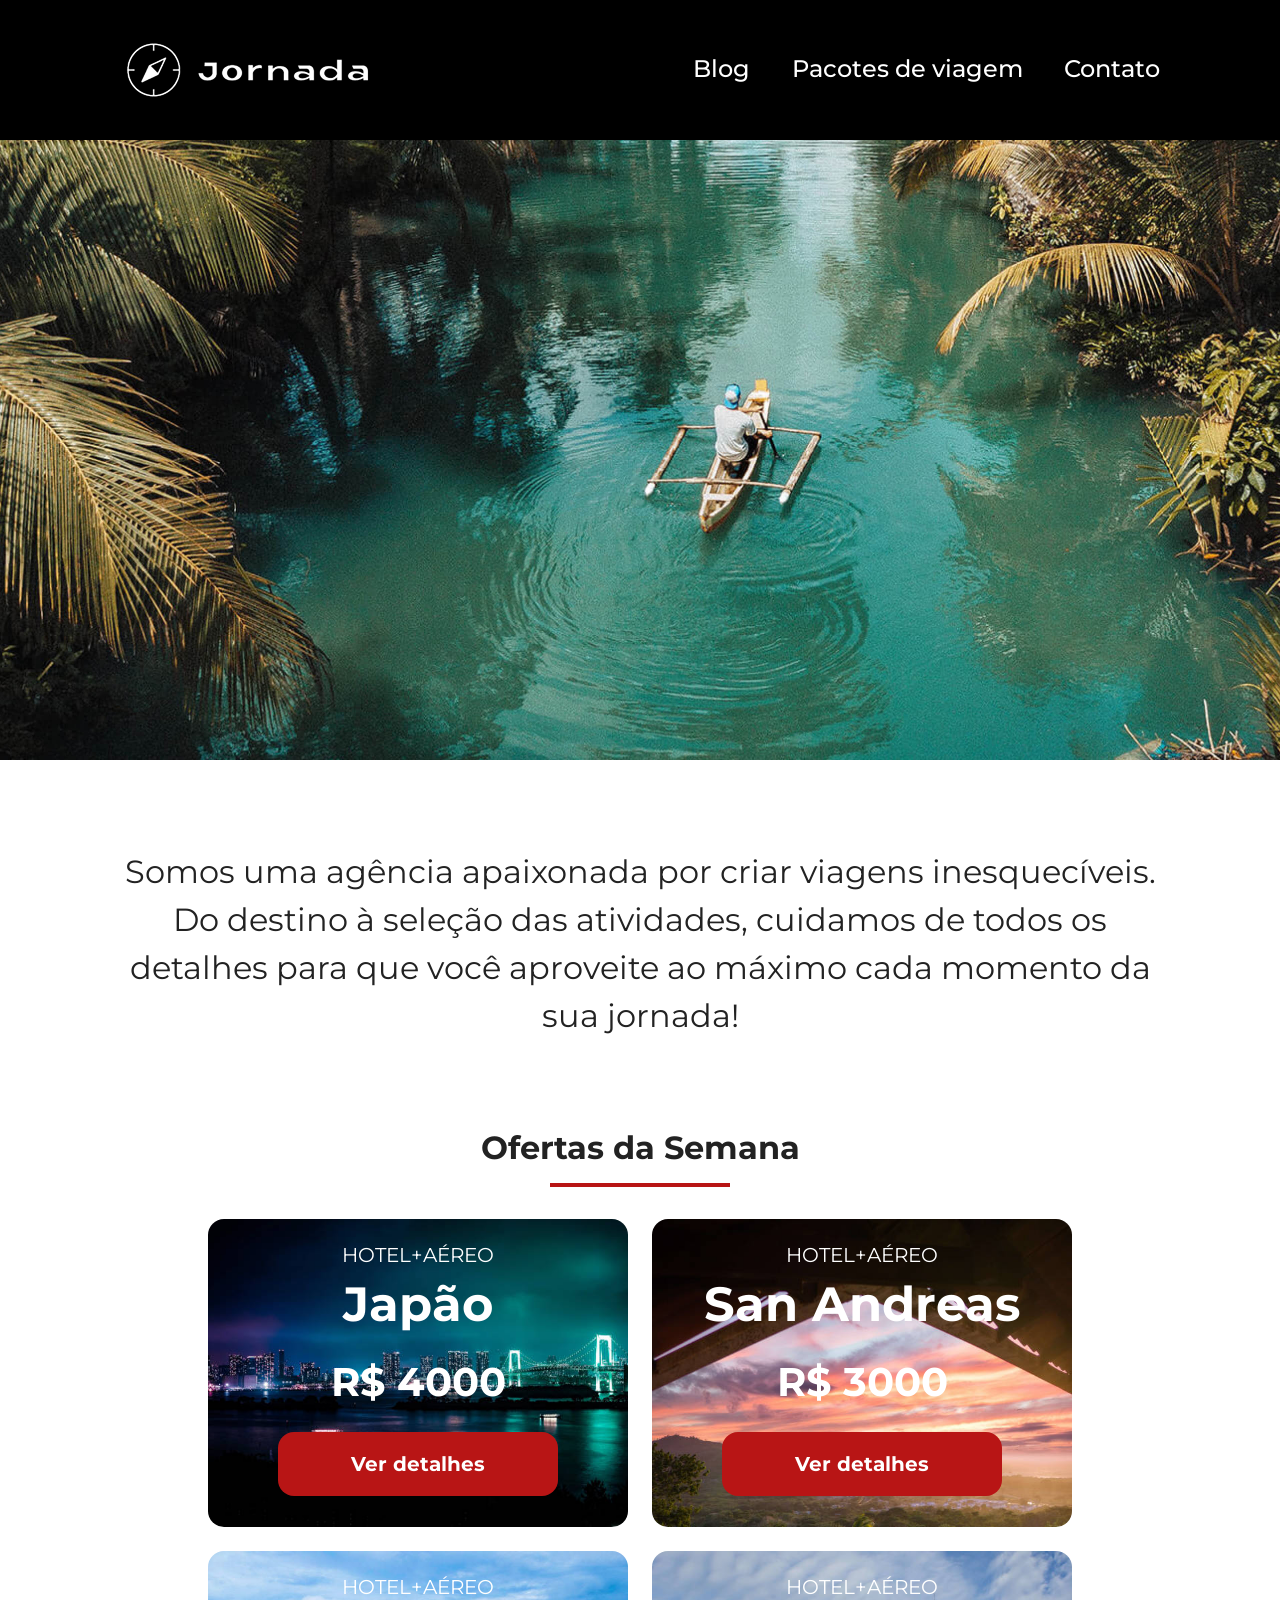
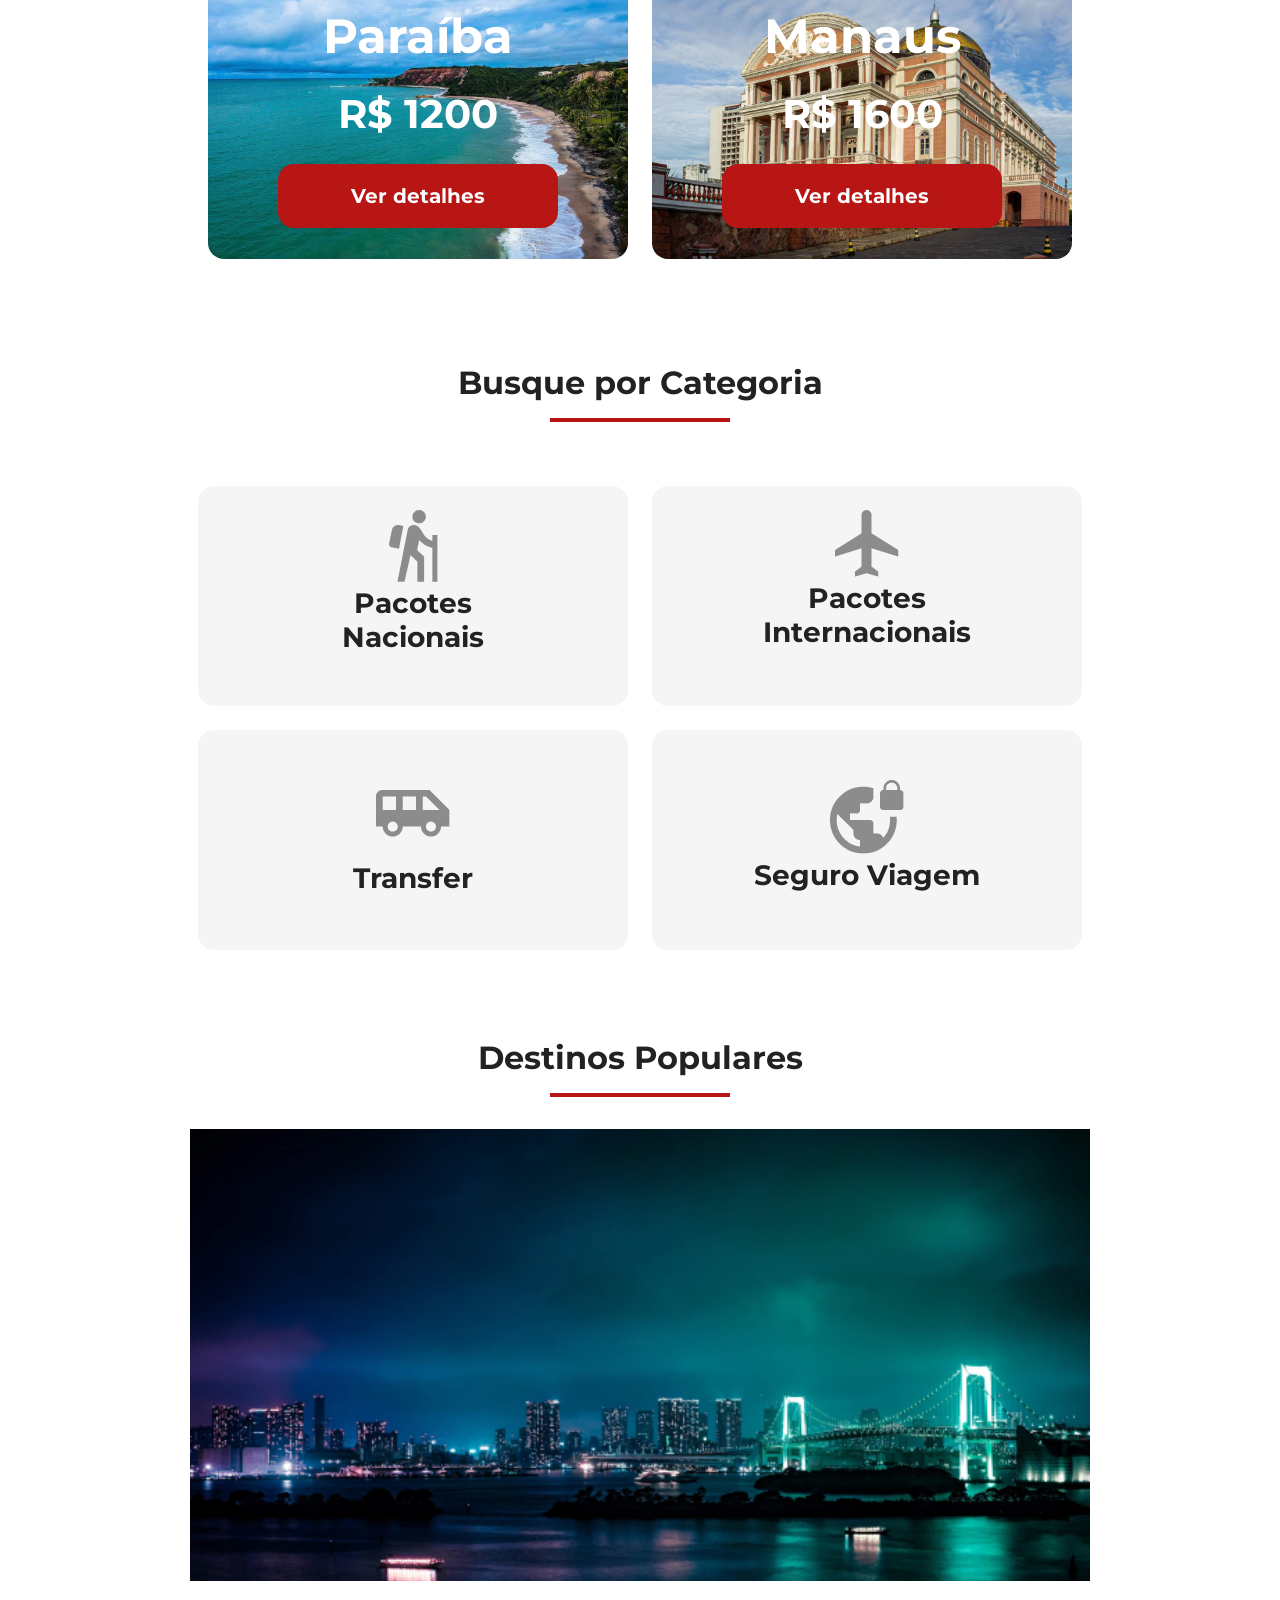
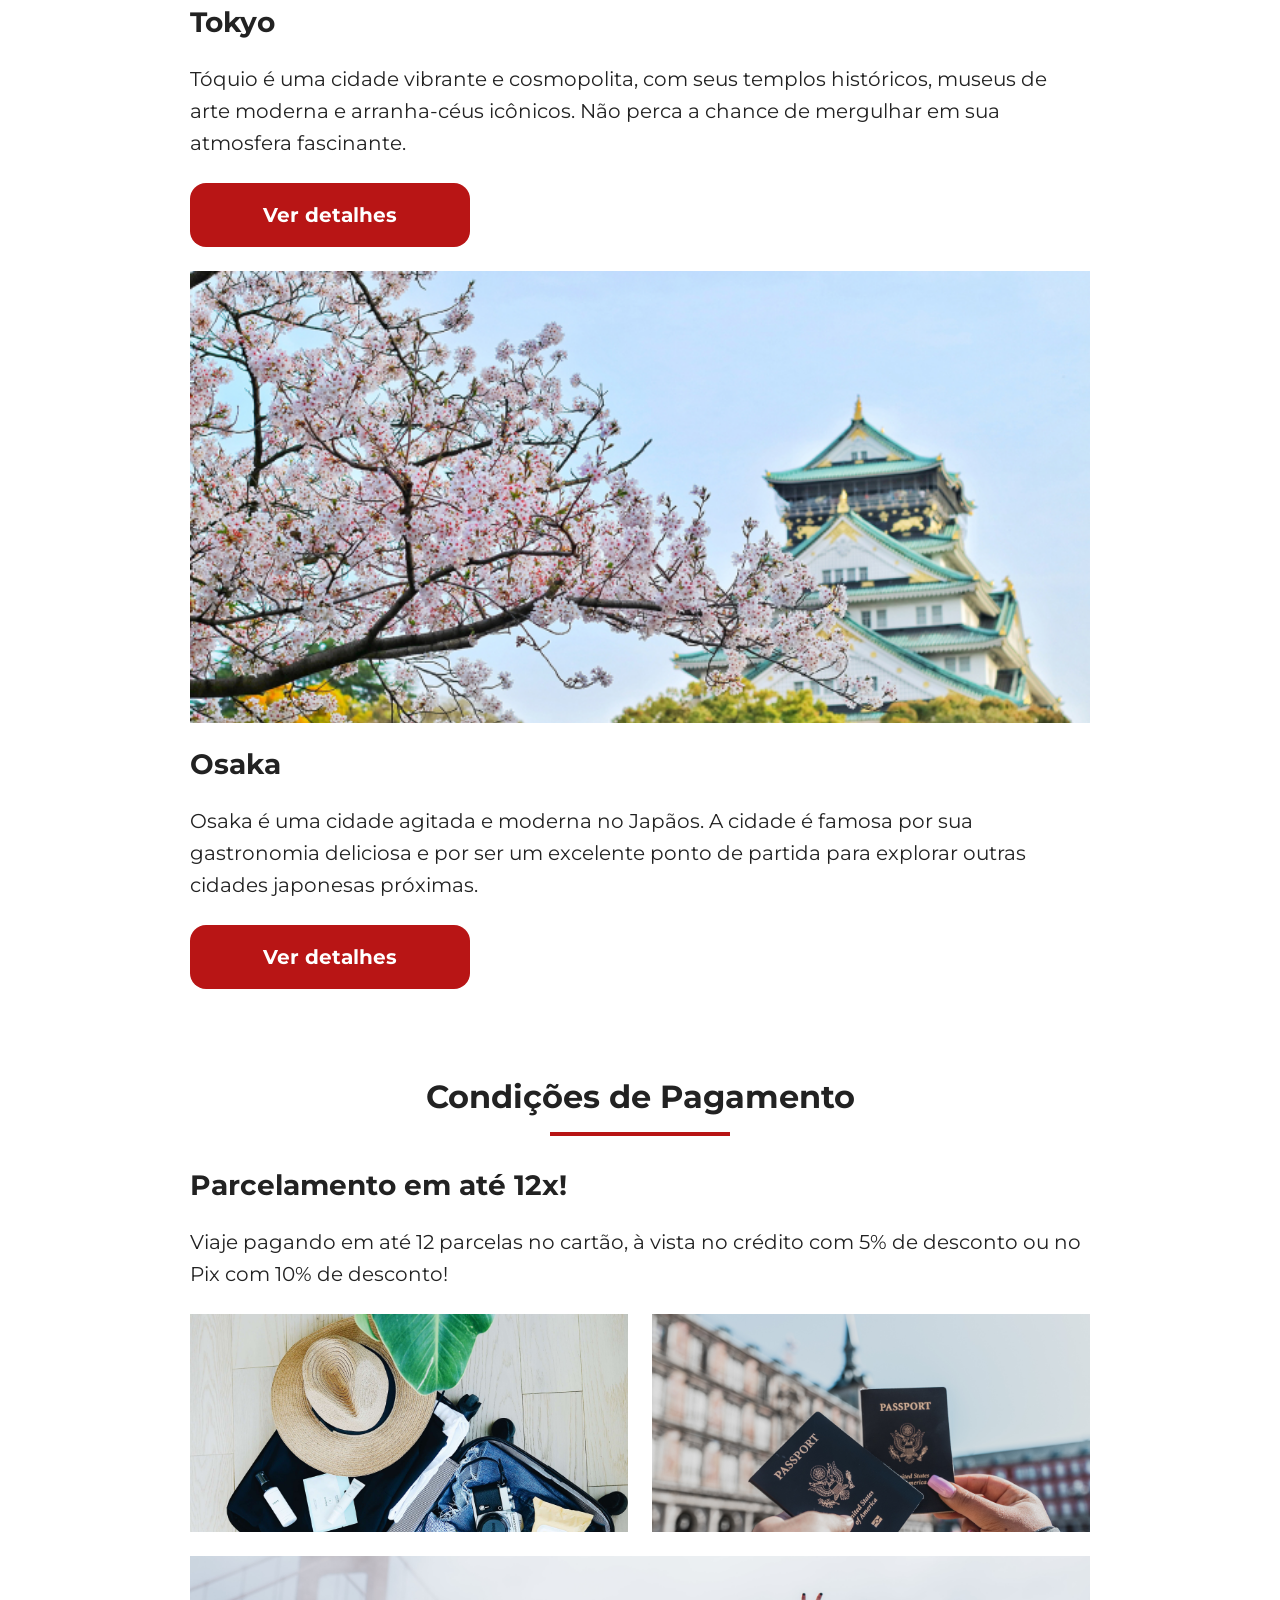
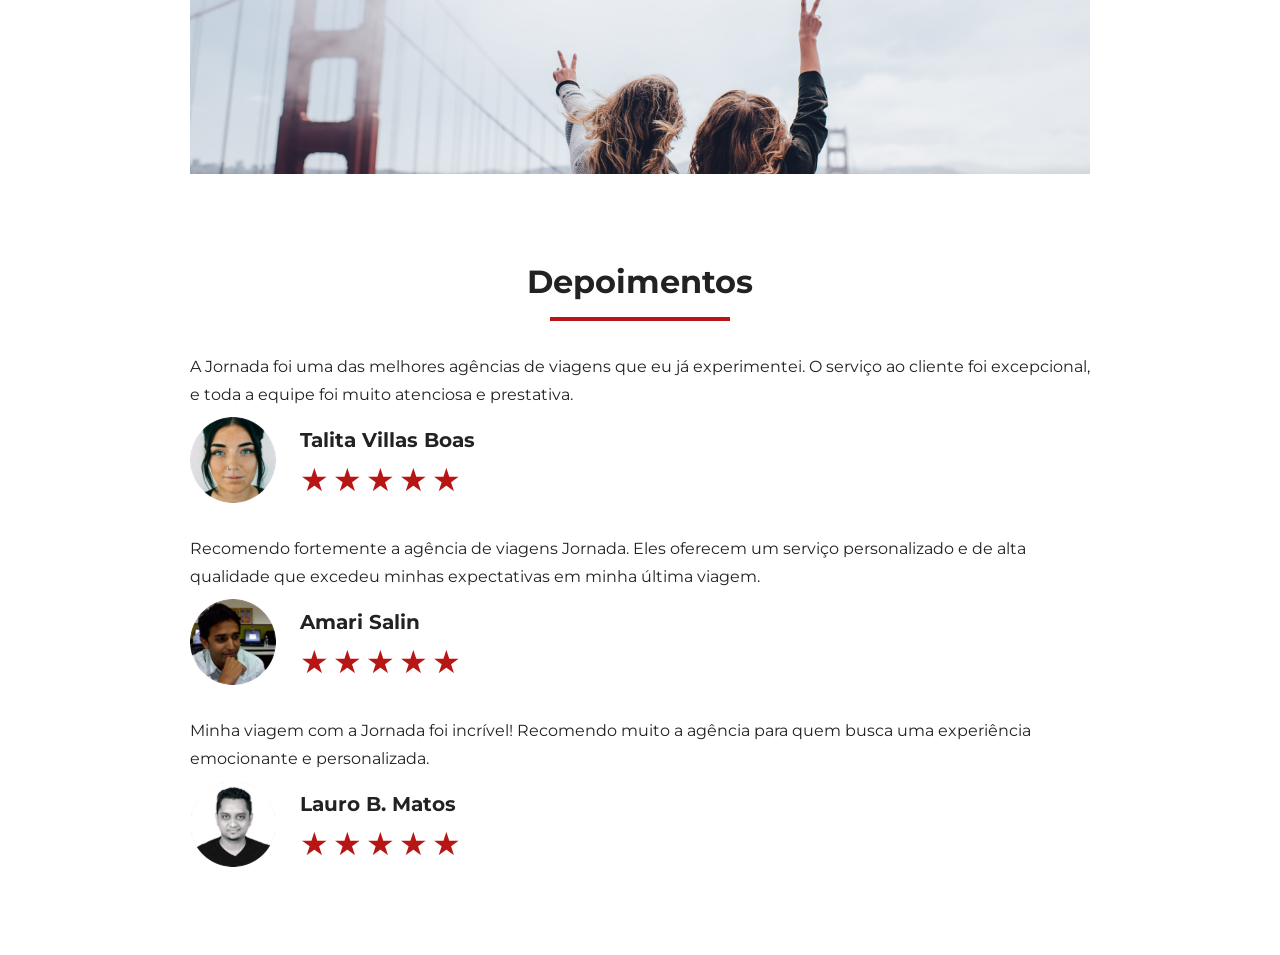
==== index.html @ 12826895 "Finaliza estilos do mobile" ====
<!doctype html>
<html lang="pt-BR">
  <head>
    <meta charset="UTF-8" />
    <meta name="viewport" content="width=device-width, initial-scale=1.0" />
    <link rel="stylesheet" href="css/style.css" />
    <title>Jornada Viagens</title>
  </head>
  <body>
    <header class="main-header">
      <a class="logo" href="index.html" title="voltar para a página inicial">
        <img
          class="img-mobile"
          src="img/bussola-jornada-branca.png"
          alt="Bussola do logo Jornada Viagens na cor preta"
        />
        <img
          class="img-desktop"
          src="img/bussola-texto-jornada-branco.png"
          alt="Logo Jornada Viagens na cor branca"
        />
      </a>
      <div class="navegation-menu">
        <label for="menu">
          <img src="img/menu.png" alt="menu" />
        </label>
        <input type="checkbox" id="menu" hidden />
        <nav>
          <ul class="list-links">
            <li>
              <a href="blog.html" target="_blank" title="Acessar Blog">Blog</a>
            </li>
            <li>
              <a
                href="pacotes.html"
                target="_blank"
                title="Acessar Pacotes de viagem"
                >Pacotes de viagem</a
              >
            </li>
            <li>
              <a href="contato.html" target="_blank" title="Acessar Contato"
                >Contato</a
              >
            </li>
          </ul>
        </nav>
      </div>
    </header>
    <section class="hero">
      <div class="hero-img"></div>
      <h2>
        Somos uma agência apaixonada por criar viagens inesquecíveis. Do destino
        à seleção das atividades, cuidamos de todos os detalhes para que você
        aproveite ao máximo cada momento da sua jornada!
      </h2>
    </section>
    <section class="offers">
      <div class="section-title">
        <h2>Ofertas da Semana</h2>
        <hr />
      </div>
      <div class="offers-cards">
        <article class="card japao">
          <header>
            <p>HOTEL+AÉREO</p>
            <h3>
              Japão <br />
              <span>R$ 4000</span>
            </h3>
          </header>
          <footer>
            <a href="#" class="button">Ver detalhes</a>
          </footer>
        </article>
        <article class="card san-andreas">
          <header>
            <p>HOTEL+AÉREO</p>
            <h3>
              San Andreas <br />
              <span>R$ 3000</span>
            </h3>
          </header>
          <footer>
            <a href="#" class="button">Ver detalhes</a>
          </footer>
        </article>
        <article class="card paraiba">
          <header>
            <p>HOTEL+AÉREO</p>
            <h3>
              Paraíba <br />
              <span>R$ 1200</span>
            </h3>
          </header>
          <footer>
            <a href="#" class="button">Ver detalhes</a>
          </footer>
        </article>
        <article class="card manaus">
          <header>
            <p>HOTEL+AÉREO</p>
            <h3>
              Manaus <br />
              <span>R$ 1600</span>
            </h3>
          </header>
          <footer>
            <a href="#" class="button">Ver detalhes</a>
          </footer>
        </article>
      </div>
    </section>
    <section class="categories">
      <div class="section-title">
        <h2>Busque por Categoria</h2>
        <hr />
      </div>
      <div class="categories-cards">
        <a
          class="card"
          href="#"
          target="_blank"
          title="Busque pela categoria Pacotes Nacionais"
        >
          <img
            src="img/icone-caminhada.png"
            alt="ícone cinza representando uma pessoa fazendo tracking"
          />
          <h3 class="content-title">
            Pacotes <br />
            Nacionais
          </h3>
        </a>

        <a
          class="card"
          href="#"
          target="_blank"
          title="Busque pela categoria Pacotes Internacionais"
        >
          <img
            src="img/icone-aviao.png"
            alt="ícone cinza representando um avião"
          />
          <h3 class="content-title">
            Pacotes <br />
            Internacionais
          </h3>
        </a>
        <a
          class="card single-line transfer"
          href="#"
          target="_blank"
          title="Busque pela categoria Transfer"
        >
          <img
            src="img/icone-onibus.png"
            alt="ícone cinza representando um ônibus"
          />
          <h3 class="content-title">Transfer</h3>
        </a>
        <a
          class="card single-line"
          href="#"
          target="_blank"
          title="Busque pela categoria Seguro Viagem"
        >
          <img
            src="img/icone-planeta.png"
            alt="ícone cinza representando o planeta terra com um cadeado"
          />
          <h3 class="content-title">Seguro Viagem</h3>
        </a>
      </div>
    </section>
    <section class="destinations">
      <div class="section-title">
        <h2>Destinos Populares</h2>
        <hr />
      </div>
      <div class="destination-items">
        <article class="item tokyo">
          <header>
            <div class="img-item"></div>
            <h4 class="content-title">Tokyo</h4>
          </header>
          <p class="content-text">Tóquio é uma cidade vibrante e cosmopolita, com seus templos históricos, museus de arte moderna e arranha-céus icônicos. Não perca a chance de mergulhar em sua atmosfera fascinante.</p>
          <footer>
            <a 
              href="#"
              class="button"
              target="_blank"
              title="Veja mais detalhes do destino Tokyo"
              >Ver detalhes</a>
          </footer>
        </article>
        <article class="item osaka">
          <header>
            <div class="img-item"></div>
            <h4 class="content-title">Osaka</h4>
          </header>
          <p class="content-text">Osaka é uma cidade agitada e moderna no Japãos. A cidade é famosa por sua gastronomia deliciosa e por ser um excelente ponto de partida para explorar outras cidades japonesas próximas.</p>
          <footer>
            <a 
              href="#"
              class="button"
              target="_blank"
              title="Veja mais detalhes do destino Osaka"
            >Ver detalhes</a>
          </footer>
        </article>
      </div>
    </section>
    <section class="payments">
      <div class="section-title">
        <h2>Condições de Pagamento</h2>
        <hr />
      </div>
      <div class="content-container">
        <div class="text-content">
        <h3 class="content-title">Parcelamento em até 12x!</h3>
        <p class="content-text">Viaje pagando em até 12 parcelas no cartão, à vista no crédito com 5% de desconto ou no Pix com 10% de desconto! </p>
      </div>
      <div class="image-gallery">
        <div class="image first"></div>
        <div class="image second"></div>
        <div class="image third colspan-2"></div>
      </div>
      </div>
    </section>
    <section class="testimonials">
      <div class="section-title">
        <h2>Depoimentos</h2>
        <hr />
      </div>
      <div class="testimonial-container">
        <article>
          <header>
            <p>A Jornada foi uma das melhores agências de viagens que eu já experimentei. O serviço ao cliente foi excepcional, e toda a equipe foi muito atenciosa e prestativa.</p>
          </header>
          <footer>
            <img src="img/avatar-talita.png" alt="Imagem de perfil da cliente Talita Villas Boas">
            <div class="profile-content">
              <h4>Talita Villas Boas</h4>
              <div class="rating">
                <span class="star">★</span>
                <span class="star">★</span>
                <span class="star">★</span>
                <span class="star">★</span>
                <span class="star">★</span>
              </div>
            </div>
          </footer>
        </article>
        <article>
          <header>
            <p>Recomendo fortemente a agência de viagens Jornada. Eles oferecem um serviço personalizado e de alta qualidade que excedeu minhas expectativas em minha última viagem.</p>
          </header>
          <footer>
            <img src="img/avatar-amari.png" alt="Imagem de perfil do cliente Amari Salin">
            <div class="profile-content">
              <h4>Amari Salin</h4>
              <div class="rating">
                <span class="star">★</span>
                <span class="star">★</span>
                <span class="star">★</span>
                <span class="star">★</span>
                <span class="star">★</span>
              </div>
            </div>
          </footer>
        </article>
        <article>
          <header>
            <p>Minha viagem com a Jornada foi incrível! Recomendo muito a agência para quem busca uma experiência emocionante e personalizada.</p>
          </header>
          <footer>
            <img src="img/avatar-lauro.png" alt="Imagem de perfil do cliente Lauro B. Matos">
            <div class="profile-content">
              <h4>Lauro B. Matos</h4>
              <div class="rating">
                <span class="star">★</span>
                <span class="star">★</span>
                <span class="star">★</span>
                <span class="star">★</span>
                <span class="star">★</span>
              </div>
            </div>
          </footer>
        </article>
      </div>
    </section>
  </body>
</html>
---- css/style.css ----
@import url(global.css);
@import url(header.css);
@import url(hero.css);
@import url(offers.css);
@import url(categories.css);
@import url(destinations.css);
@import url(payments.css);
@import url(testimonials.css);
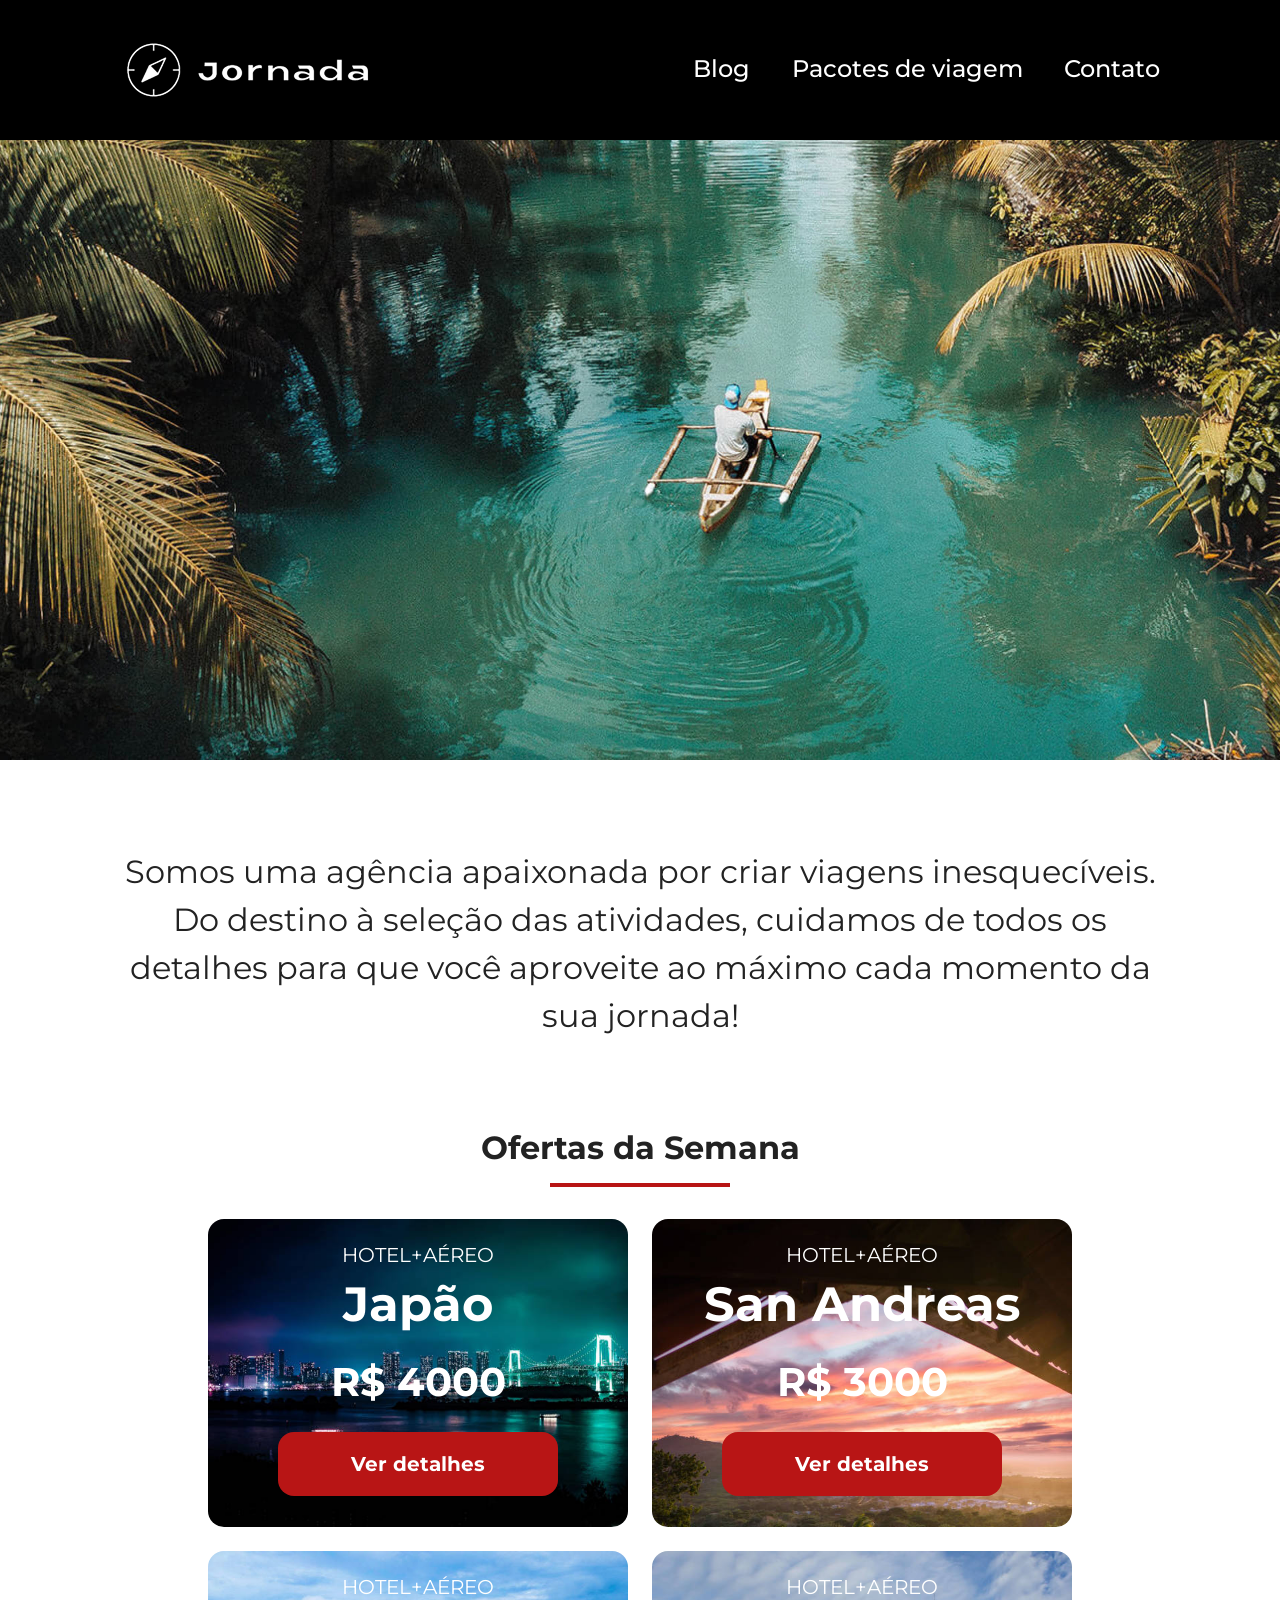
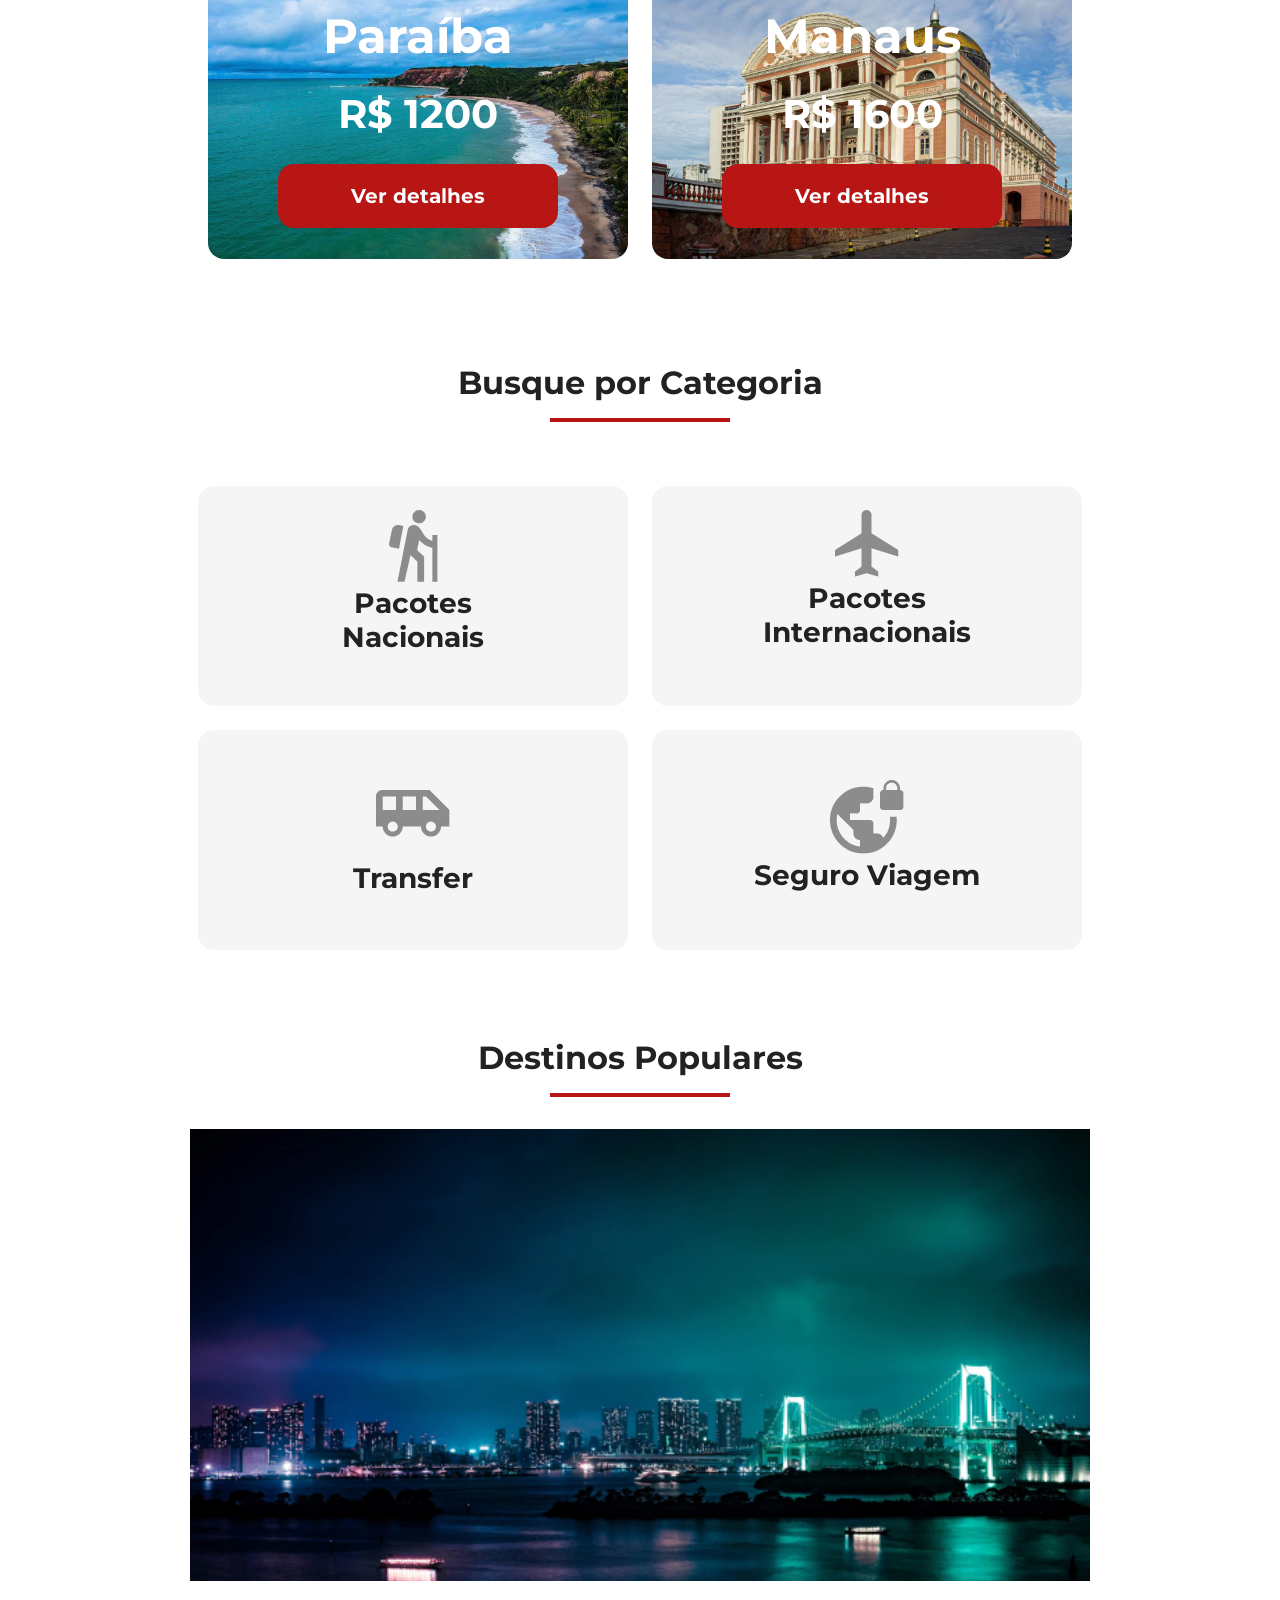
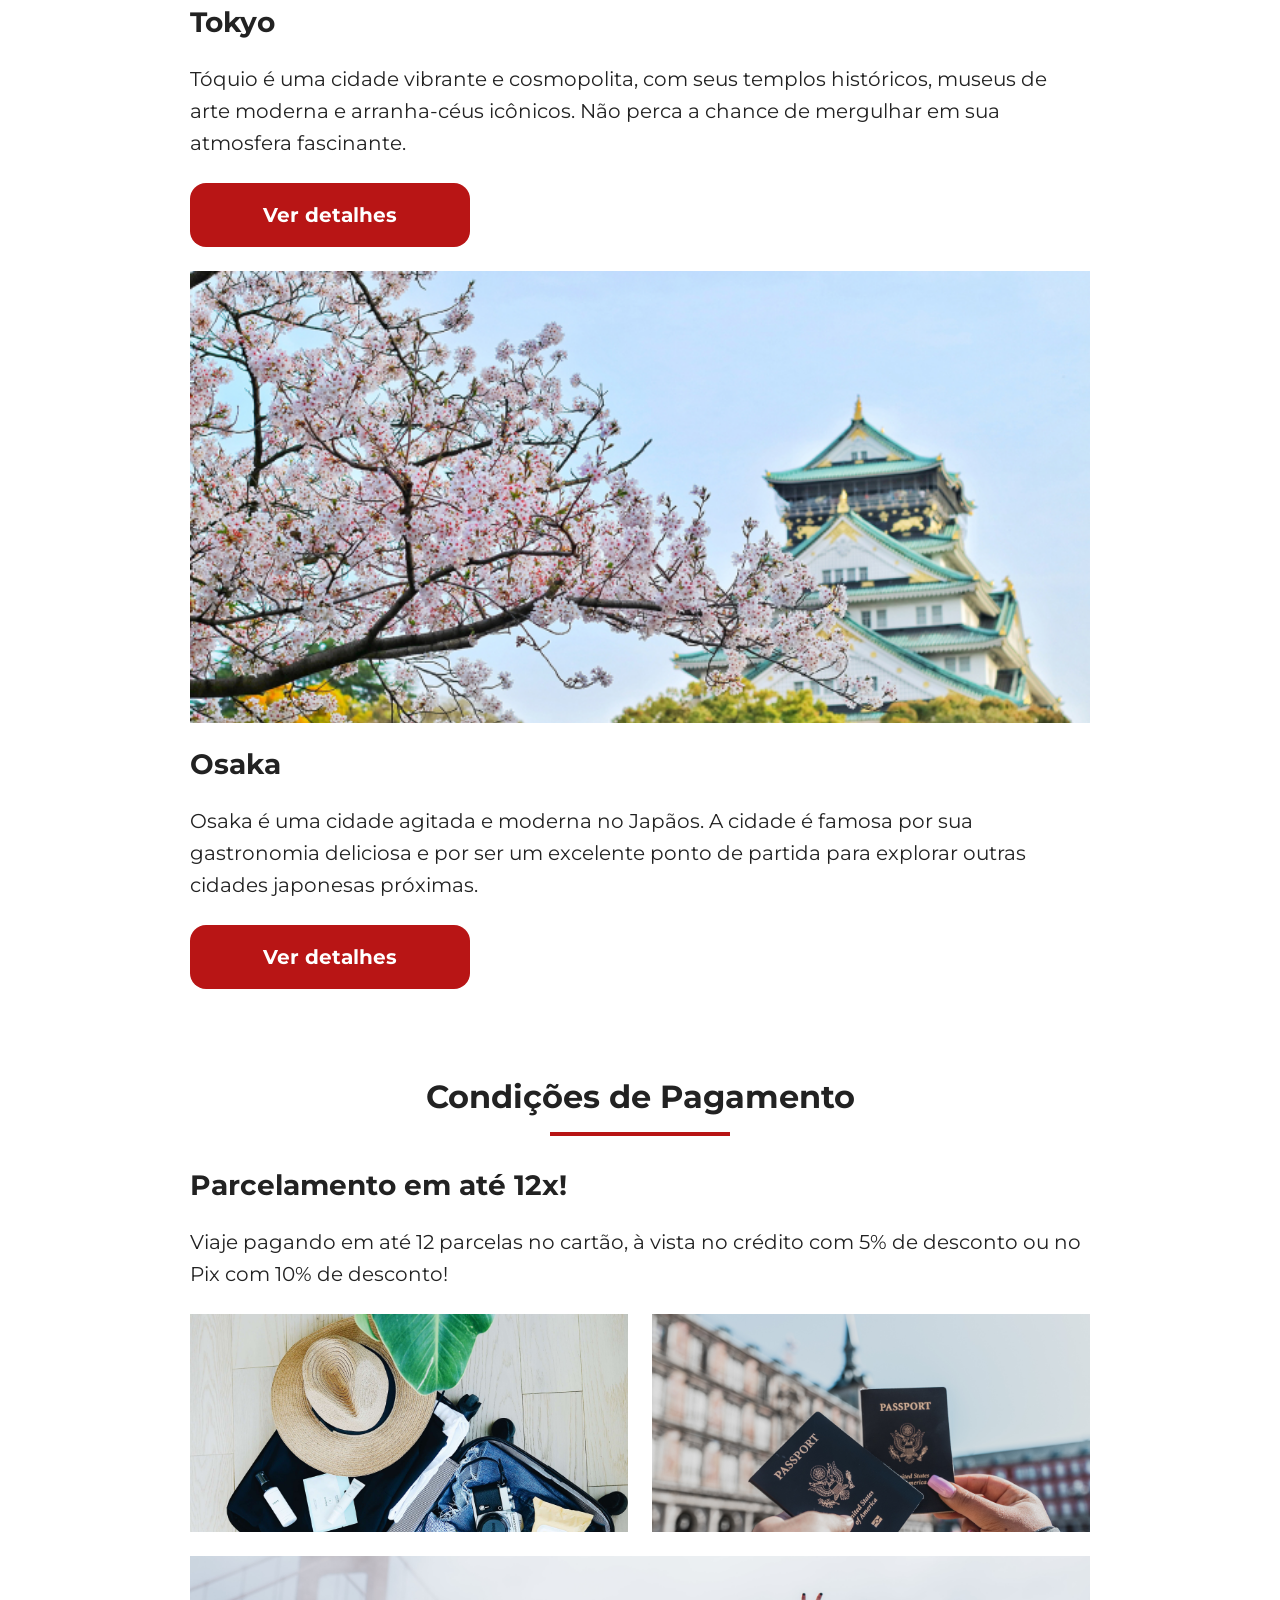
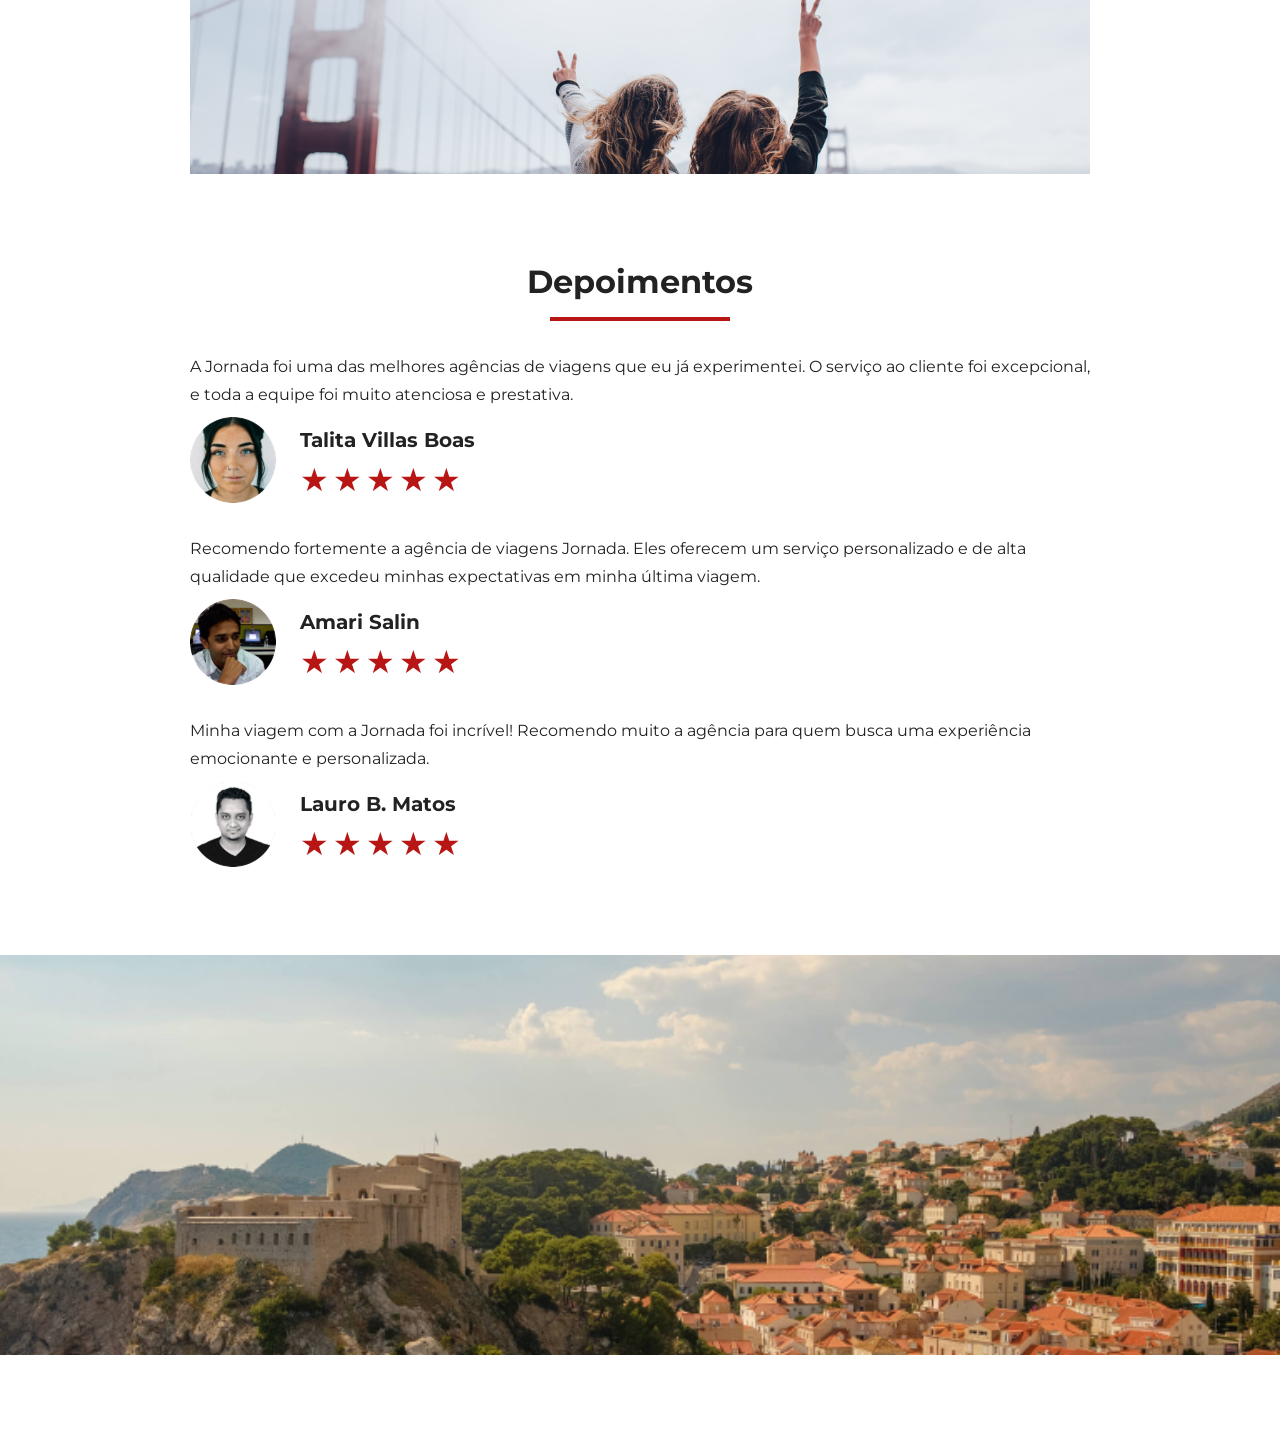
==== commit 9e2730fa: "Finaliza secao pre footer" ====
--- a/index.html
+++ b/index.html
@@ -291,5 +291,6 @@
         </article>
       </div>
     </section>
+    <section class="pre-footer"></section>
   </body>
 </html>
--- a/css/style.css
+++ b/css/style.css
@@ -5,4 +5,5 @@
 @import url(categories.css);
 @import url(destinations.css);
 @import url(payments.css);
-@import url(testimonials.css);+@import url(testimonials.css);
+@import url(pre-footer.css);
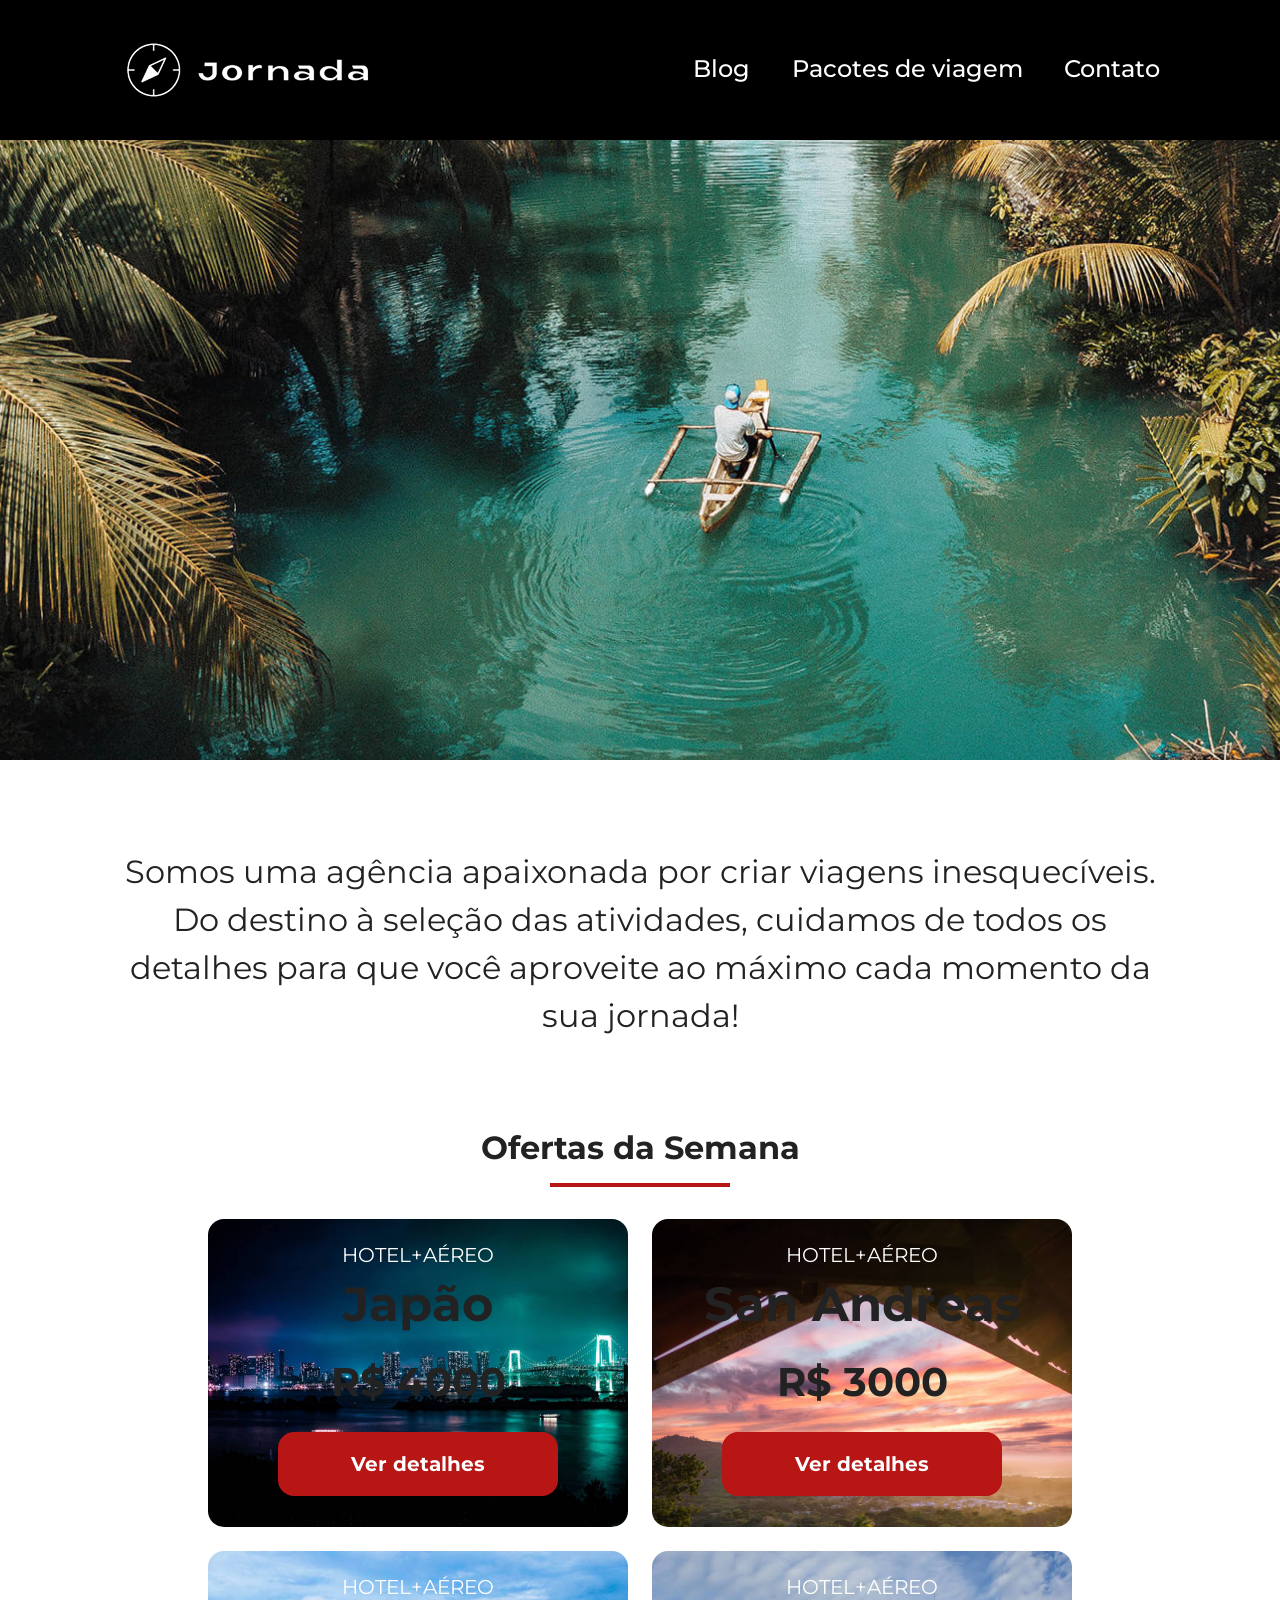
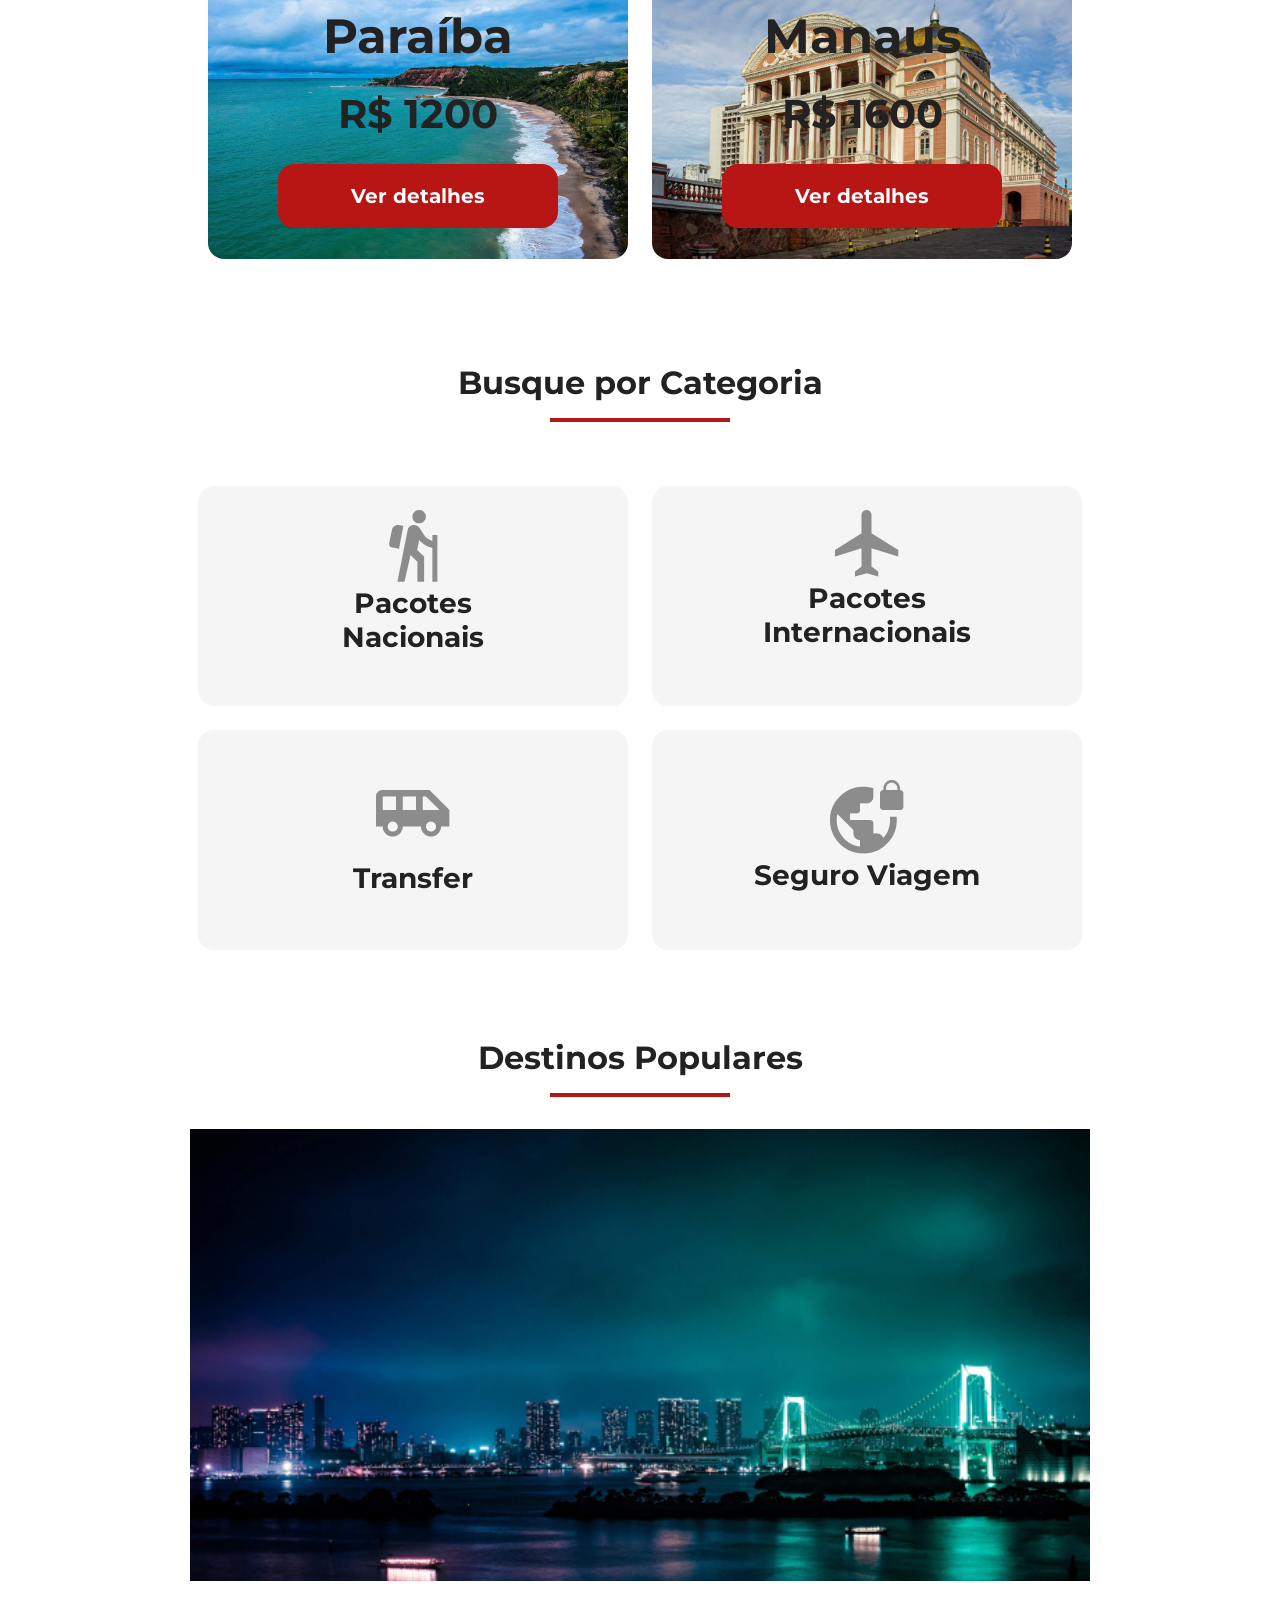
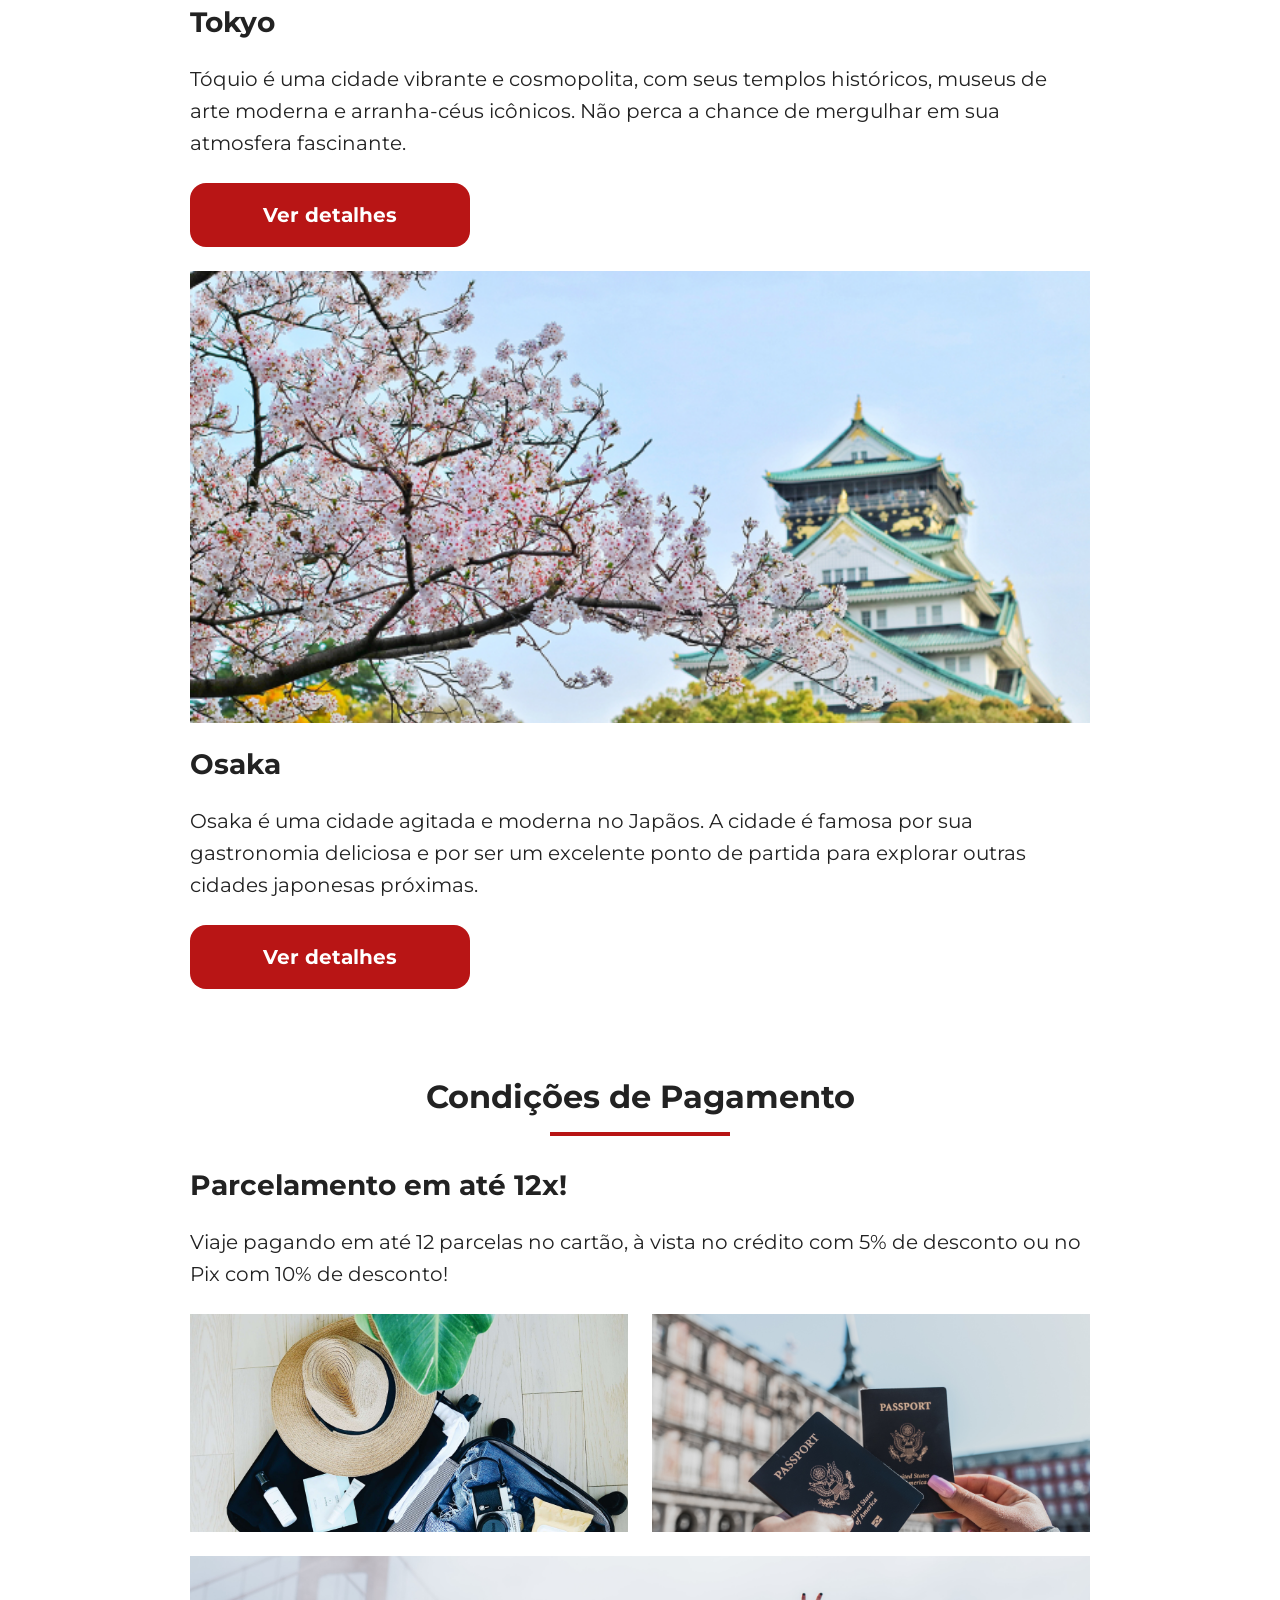
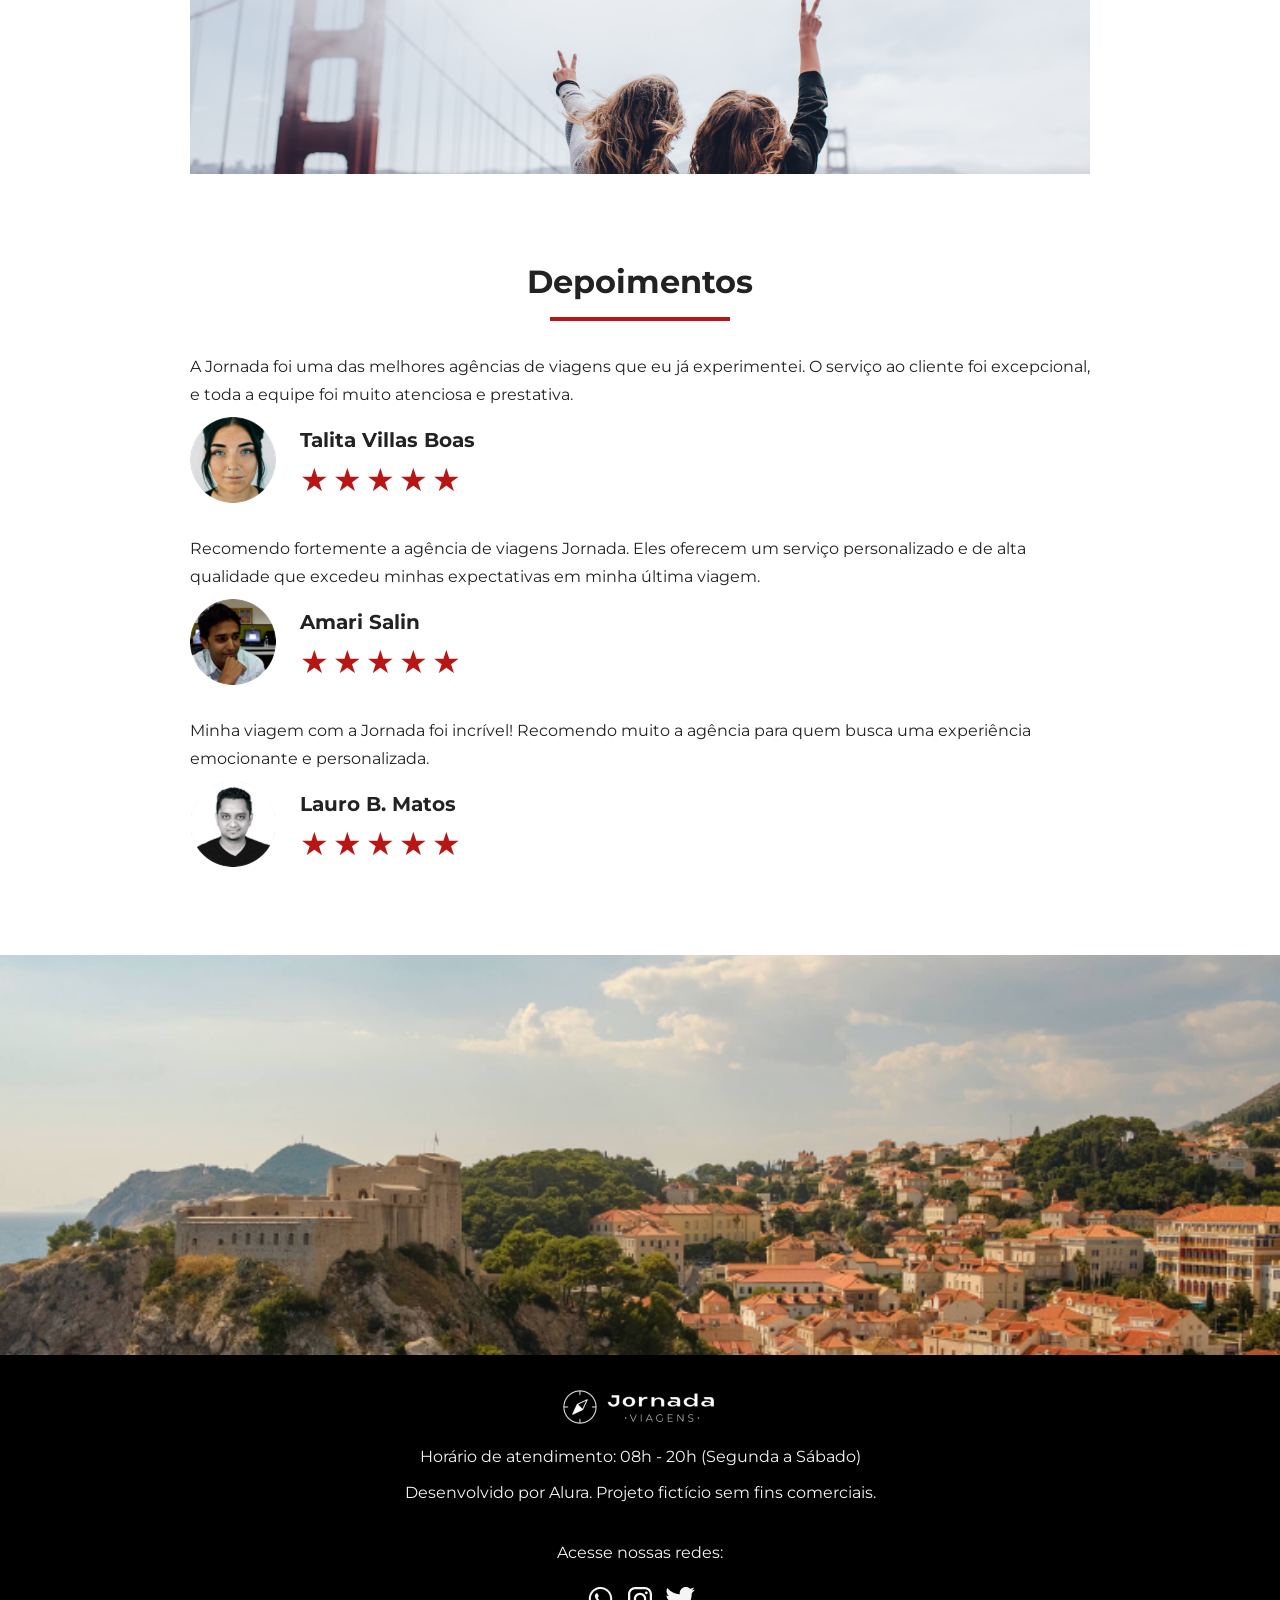
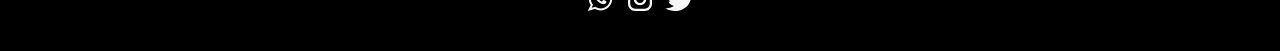
==== commit 7ef77dd7: "Finaliza footer" ====
--- a/index.html
+++ b/index.html
@@ -47,28 +47,29 @@
         </nav>
       </div>
     </header>
-    <section class="hero">
-      <div class="hero-img"></div>
-      <h2>
-        Somos uma agência apaixonada por criar viagens inesquecíveis. Do destino
-        à seleção das atividades, cuidamos de todos os detalhes para que você
-        aproveite ao máximo cada momento da sua jornada!
-      </h2>
-    </section>
-    <section class="offers">
-      <div class="section-title">
-        <h2>Ofertas da Semana</h2>
-        <hr />
-      </div>
-      <div class="offers-cards">
-        <article class="card japao">
-          <header>
-            <p>HOTEL+AÉREO</p>
-            <h3>
-              Japão <br />
-              <span>R$ 4000</span>
-            </h3>
-          </header>
+    <main>
+      <section class="hero">
+        <div class="hero-img"></div>
+        <h2>
+          Somos uma agência apaixonada por criar viagens inesquecíveis. Do destino
+          à seleção das atividades, cuidamos de todos os detalhes para que você
+          aproveite ao máximo cada momento da sua jornada!
+        </h2>
+      </section>
+      <section class="offers">
+        <div class="section-title">
+          <h2>Ofertas da Semana</h2>
+          <hr />
+        </div>
+        <div class="offers-cards">
+          <article class="card japao">
+            <header>
+              <p>HOTEL+AÉREO</p>
+              <h3>
+                Japão <br />
+                <span>R$ 4000</span>
+              </h3>
+            </header>
           <footer>
             <a href="#" class="button">Ver detalhes</a>
           </footer>
@@ -118,13 +119,13 @@
       </div>
       <div class="categories-cards">
         <a
-          class="card"
-          href="#"
+        class="card"
+        href="#"
           target="_blank"
           title="Busque pela categoria Pacotes Nacionais"
-        >
+          >
           <img
-            src="img/icone-caminhada.png"
+          src="img/icone-caminhada.png"
             alt="ícone cinza representando uma pessoa fazendo tracking"
           />
           <h3 class="content-title">
@@ -132,43 +133,43 @@
             Nacionais
           </h3>
         </a>
-
+        
         <a
-          class="card"
-          href="#"
-          target="_blank"
-          title="Busque pela categoria Pacotes Internacionais"
+        class="card"
+        href="#"
+        target="_blank"
+        title="Busque pela categoria Pacotes Internacionais"
         >
-          <img
-            src="img/icone-aviao.png"
-            alt="ícone cinza representando um avião"
-          />
-          <h3 class="content-title">
-            Pacotes <br />
-            Internacionais
-          </h3>
-        </a>
-        <a
-          class="card single-line transfer"
-          href="#"
-          target="_blank"
-          title="Busque pela categoria Transfer"
-        >
-          <img
-            src="img/icone-onibus.png"
-            alt="ícone cinza representando um ônibus"
-          />
-          <h3 class="content-title">Transfer</h3>
-        </a>
-        <a
-          class="card single-line"
+        <img
+        src="img/icone-aviao.png"
+        alt="ícone cinza representando um avião"
+        />
+        <h3 class="content-title">
+          Pacotes <br />
+          Internacionais
+        </h3>
+      </a>
+      <a
+      class="card single-line transfer"
+      href="#"
+      target="_blank"
+      title="Busque pela categoria Transfer"
+      >
+      <img
+      src="img/icone-onibus.png"
+      alt="ícone cinza representando um ônibus"
+      />
+      <h3 class="content-title">Transfer</h3>
+    </a>
+    <a
+    class="card single-line"
           href="#"
           target="_blank"
           title="Busque pela categoria Seguro Viagem"
-        >
+          >
           <img
-            src="img/icone-planeta.png"
-            alt="ícone cinza representando o planeta terra com um cadeado"
+          src="img/icone-planeta.png"
+          alt="ícone cinza representando o planeta terra com um cadeado"
           />
           <h3 class="content-title">Seguro Viagem</h3>
         </a>
@@ -183,31 +184,41 @@
         <article class="item tokyo">
           <header>
             <div class="img-item"></div>
-            <h4 class="content-title">Tokyo</h4>
-          </header>
-          <p class="content-text">Tóquio é uma cidade vibrante e cosmopolita, com seus templos históricos, museus de arte moderna e arranha-céus icônicos. Não perca a chance de mergulhar em sua atmosfera fascinante.</p>
-          <footer>
-            <a 
-              href="#"
-              class="button"
-              target="_blank"
-              title="Veja mais detalhes do destino Tokyo"
-              >Ver detalhes</a>
+            <h3 class="content-title">Tokyo</h3>
+          </header>
+          <p class="content-text">
+            Tóquio é uma cidade vibrante e cosmopolita, com seus templos
+            históricos, museus de arte moderna e arranha-céus icônicos. Não
+            perca a chance de mergulhar em sua atmosfera fascinante.
+          </p>
+          <footer>
+            <a
+            href="#"
+            class="button"
+            target="_blank"
+            title="Veja mais detalhes do destino Tokyo"
+            >Ver detalhes</a
+            >
           </footer>
         </article>
         <article class="item osaka">
           <header>
             <div class="img-item"></div>
-            <h4 class="content-title">Osaka</h4>
-          </header>
-          <p class="content-text">Osaka é uma cidade agitada e moderna no Japãos. A cidade é famosa por sua gastronomia deliciosa e por ser um excelente ponto de partida para explorar outras cidades japonesas próximas.</p>
-          <footer>
-            <a 
-              href="#"
-              class="button"
-              target="_blank"
-              title="Veja mais detalhes do destino Osaka"
-            >Ver detalhes</a>
+            <h3 class="content-title">Osaka</h3>
+          </header>
+          <p class="content-text">
+            Osaka é uma cidade agitada e moderna no Japãos. A cidade é famosa
+            por sua gastronomia deliciosa e por ser um excelente ponto de
+            partida para explorar outras cidades japonesas próximas.
+          </p>
+          <footer>
+            <a
+            href="#"
+            class="button"
+            target="_blank"
+            title="Veja mais detalhes do destino Osaka"
+            >Ver detalhes</a
+            >
           </footer>
         </article>
       </div>
@@ -219,14 +230,17 @@
       </div>
       <div class="content-container">
         <div class="text-content">
-        <h3 class="content-title">Parcelamento em até 12x!</h3>
-        <p class="content-text">Viaje pagando em até 12 parcelas no cartão, à vista no crédito com 5% de desconto ou no Pix com 10% de desconto! </p>
-      </div>
-      <div class="image-gallery">
-        <div class="image first"></div>
-        <div class="image second"></div>
-        <div class="image third colspan-2"></div>
-      </div>
+          <h3 class="content-title">Parcelamento em até 12x!</h3>
+          <p class="content-text">
+            Viaje pagando em até 12 parcelas no cartão, à vista no crédito com
+            5% de desconto ou no Pix com 10% de desconto!
+          </p>
+        </div>
+        <div class="image-gallery">
+          <div class="image first"></div>
+          <div class="image second"></div>
+          <div class="image third colspan-2"></div>
+        </div>
       </div>
     </section>
     <section class="testimonials">
@@ -237,17 +251,24 @@
       <div class="testimonial-container">
         <article>
           <header>
-            <p>A Jornada foi uma das melhores agências de viagens que eu já experimentei. O serviço ao cliente foi excepcional, e toda a equipe foi muito atenciosa e prestativa.</p>
-          </header>
-          <footer>
-            <img src="img/avatar-talita.png" alt="Imagem de perfil da cliente Talita Villas Boas">
-            <div class="profile-content">
-              <h4>Talita Villas Boas</h4>
-              <div class="rating">
-                <span class="star">★</span>
-                <span class="star">★</span>
-                <span class="star">★</span>
-                <span class="star">★</span>
+            <p>
+              A Jornada foi uma das melhores agências de viagens que eu já
+              experimentei. O serviço ao cliente foi excepcional, e toda a
+              equipe foi muito atenciosa e prestativa.
+            </p>
+          </header>
+          <footer>
+            <img
+              src="img/avatar-talita.png"
+              alt="Imagem de perfil da cliente Talita Villas Boas"
+              />
+              <div class="profile-content">
+                <h3>Talita Villas Boas</h3>
+                <div class="rating">
+                  <span class="star">★</span>
+                  <span class="star">★</span>
+                  <span class="star">★</span>
+                  <span class="star">★</span>
                 <span class="star">★</span>
               </div>
             </div>
@@ -255,12 +276,19 @@
         </article>
         <article>
           <header>
-            <p>Recomendo fortemente a agência de viagens Jornada. Eles oferecem um serviço personalizado e de alta qualidade que excedeu minhas expectativas em minha última viagem.</p>
-          </header>
-          <footer>
-            <img src="img/avatar-amari.png" alt="Imagem de perfil do cliente Amari Salin">
+            <p>
+              Recomendo fortemente a agência de viagens Jornada. Eles oferecem
+              um serviço personalizado e de alta qualidade que excedeu minhas
+              expectativas em minha última viagem.
+            </p>
+          </header>
+          <footer>
+            <img
+            src="img/avatar-amari.png"
+            alt="Imagem de perfil do cliente Amari Salin"
+            />
             <div class="profile-content">
-              <h4>Amari Salin</h4>
+              <h3>Amari Salin</h3>
               <div class="rating">
                 <span class="star">★</span>
                 <span class="star">★</span>
@@ -273,12 +301,18 @@
         </article>
         <article>
           <header>
-            <p>Minha viagem com a Jornada foi incrível! Recomendo muito a agência para quem busca uma experiência emocionante e personalizada.</p>
-          </header>
-          <footer>
-            <img src="img/avatar-lauro.png" alt="Imagem de perfil do cliente Lauro B. Matos">
+            <p>
+              Minha viagem com a Jornada foi incrível! Recomendo muito a agência
+              para quem busca uma experiência emocionante e personalizada.
+            </p>
+          </header>
+          <footer>
+            <img
+            src="img/avatar-lauro.png"
+            alt="Imagem de perfil do cliente Lauro B. Matos"
+            />
             <div class="profile-content">
-              <h4>Lauro B. Matos</h4>
+              <h3>Lauro B. Matos</h3>
               <div class="rating">
                 <span class="star">★</span>
                 <span class="star">★</span>
@@ -292,5 +326,31 @@
       </div>
     </section>
     <section class="pre-footer"></section>
+    <footer class="main-footer">
+      <div class="img-and-paragraphs">
+        <img
+        class="logo-jornada-viagens"
+        src="img/logo-jornada-viagens.png"
+        alt="Logo da empresa Jornada Viagens"
+        />
+        <p>Horário de atendimento: 08h - 20h (Segunda a Sábado)</p>
+        <p>Desenvolvido por Alura. Projeto fictício sem fins comerciais.</p>
+      </div>
+      <div class="networks">
+        <p>Acesse nossas redes:</p>
+        <div class="logo-networks">
+          <a href="#" target="_blank" title="Acesse o WhatsApp da Jornada Viagens">
+            <img src="img/logo-whatsapp.svg" alt="Ícone do WhatsApp" />
+          </a>
+          <a href="#" target="_blank" title="Acesse o Instagram da Jornada Viagens">
+            <img src="img/logo-instagram.svg" alt="Ícone do Instagram" />
+          </a>
+          <a href="#" target="_blank" title="Acesse o Twitter da Jornada Viagens">
+            <img src="img/logo-twitter.svg" alt="Ícone do Twitter" />
+          </a>
+        </div>
+      </div>
+    </main>
+    </footer>
   </body>
 </html>
--- a/css/style.css
+++ b/css/style.css
@@ -6,4 +6,5 @@
 @import url(destinations.css);
 @import url(payments.css);
 @import url(testimonials.css);
-@import url(pre-footer.css);+@import url(pre-footer.css);
+@import url(footer.css);
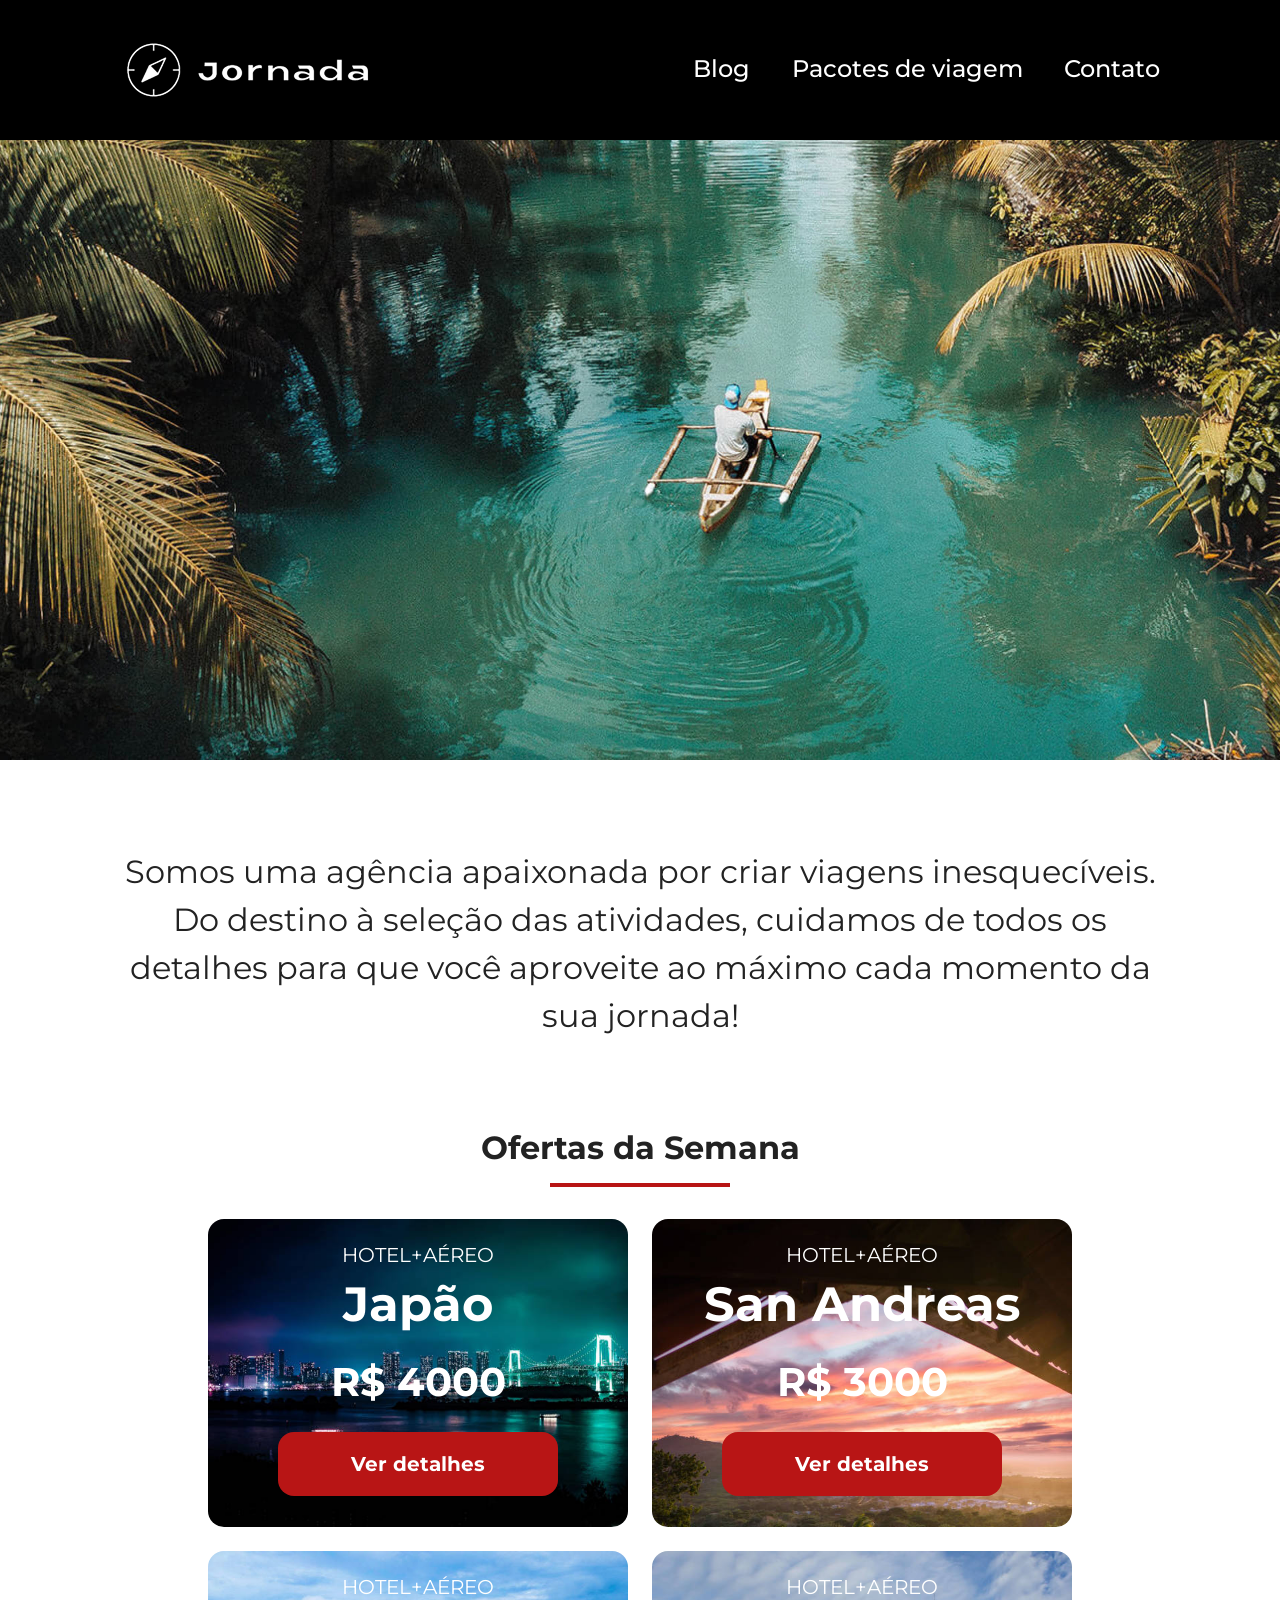
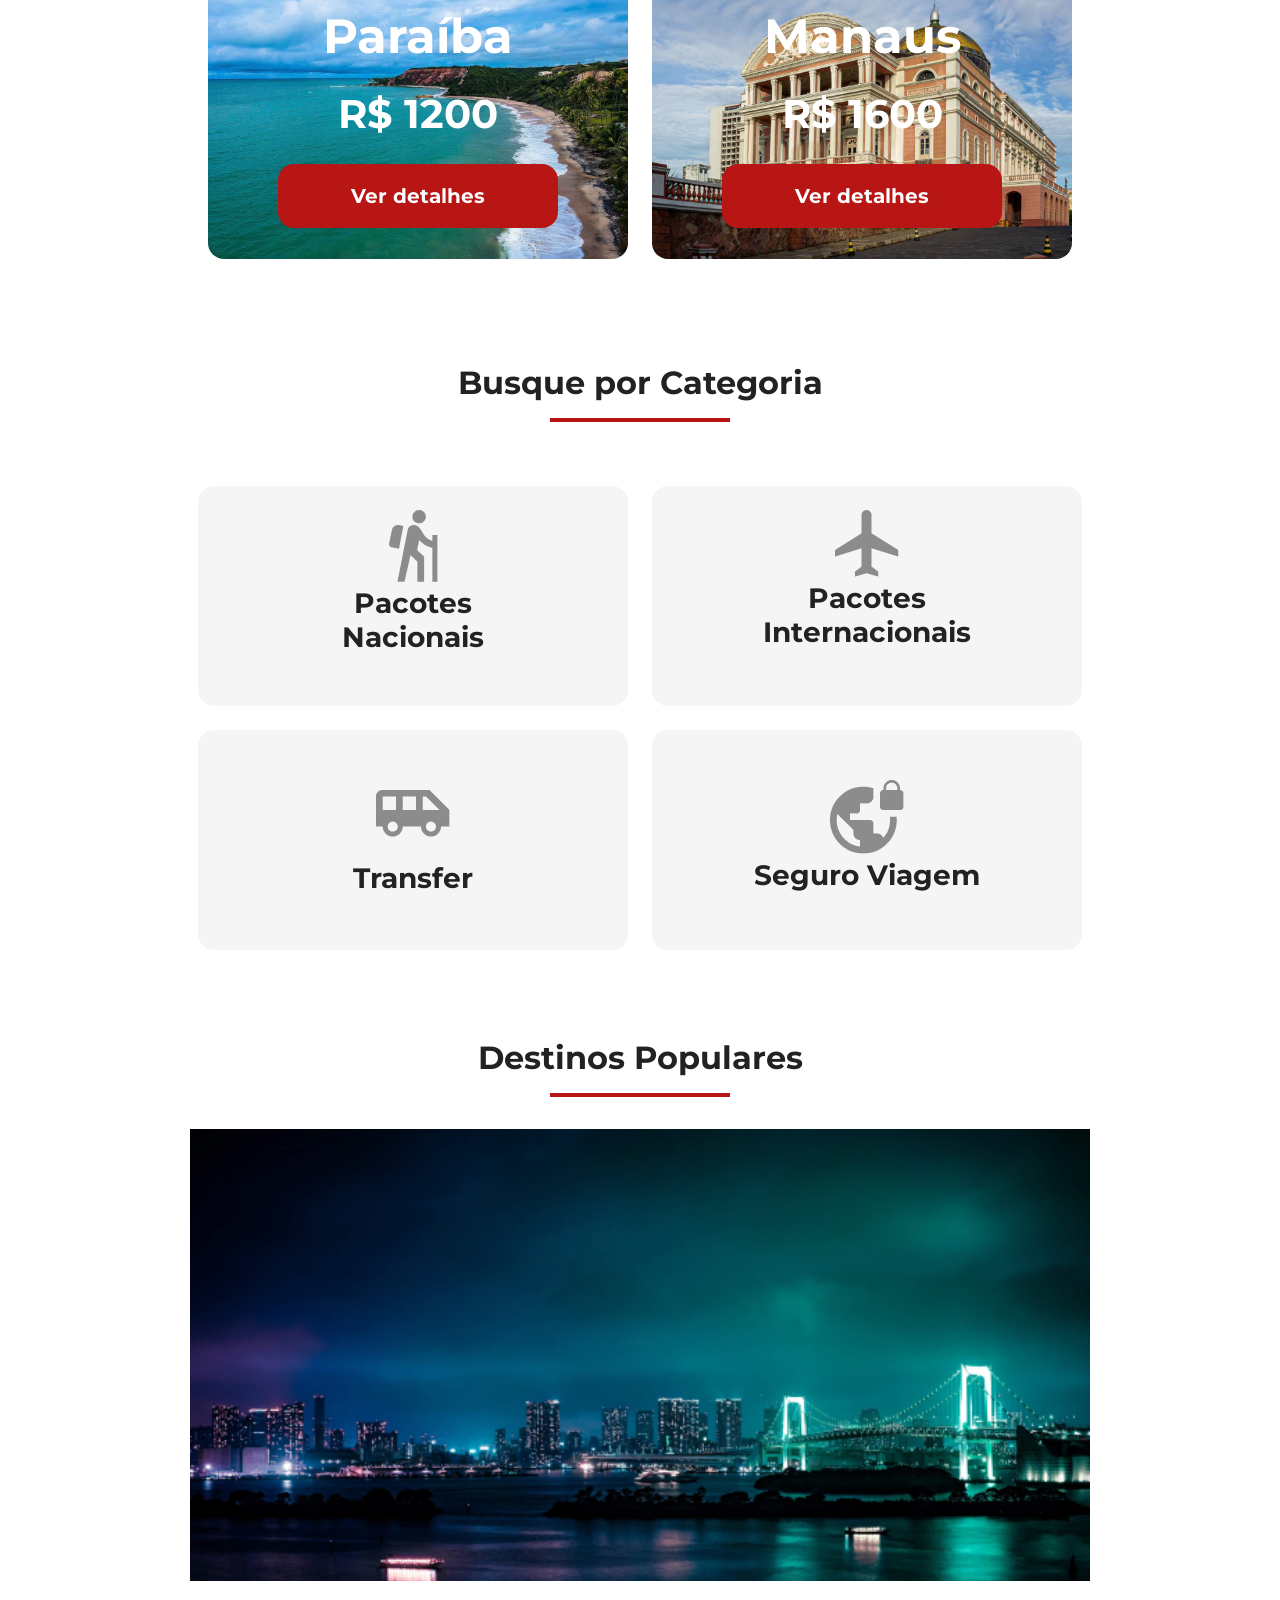
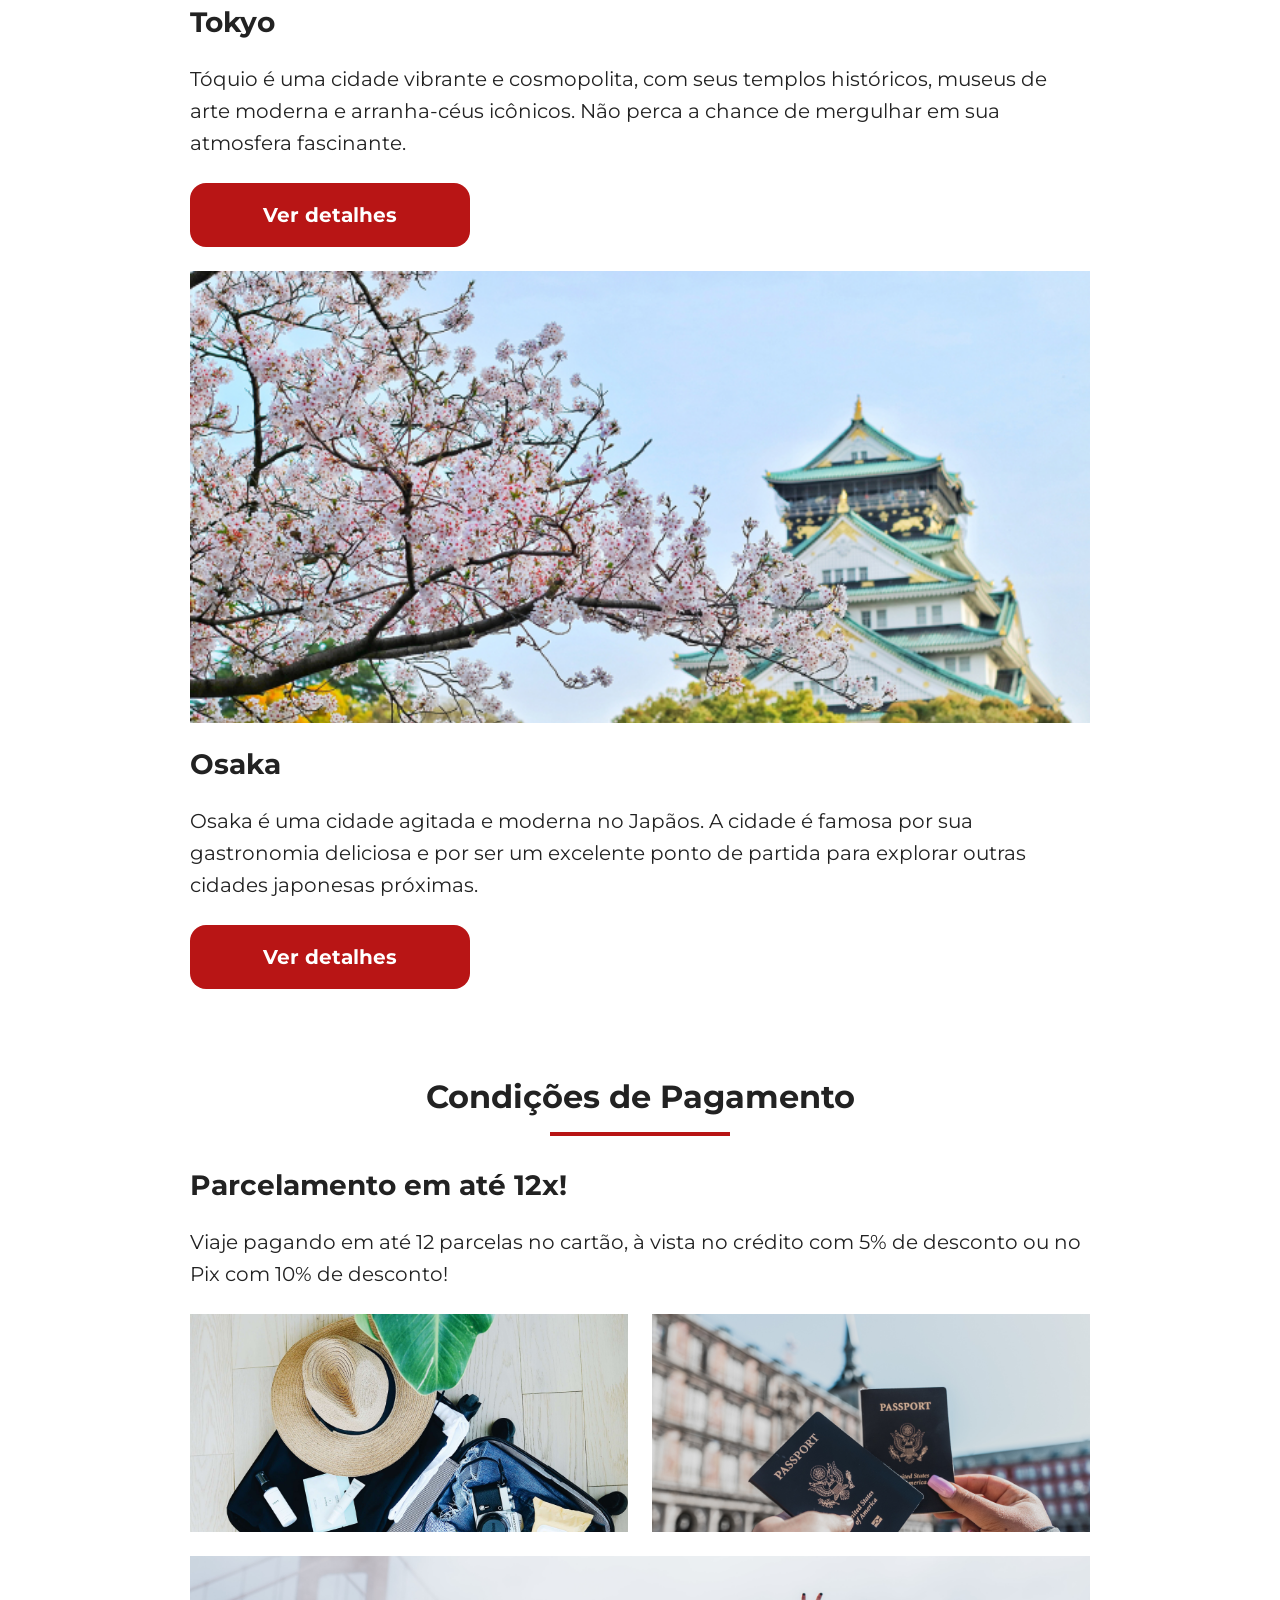
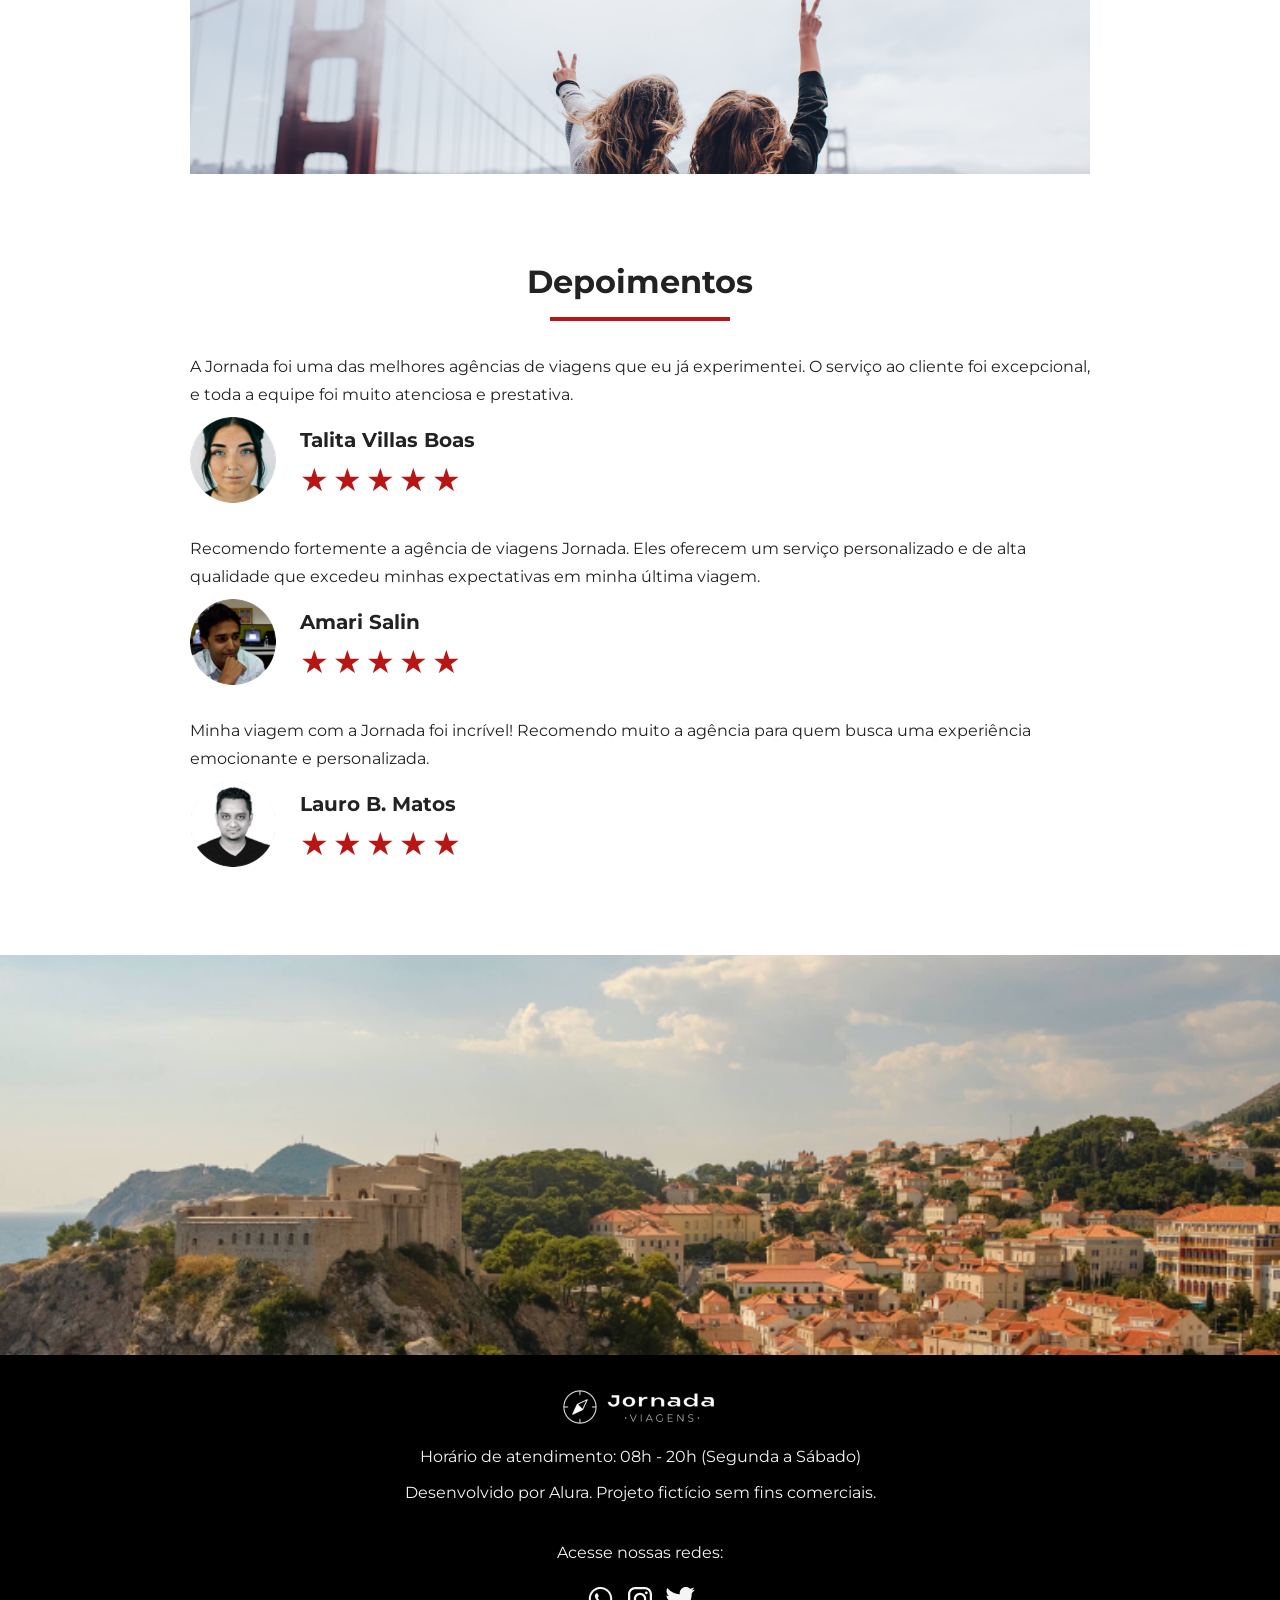
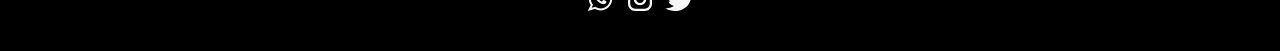
==== commit bd2ca2f2: "Corrige bugs do meta og" ====
--- a/index.html
+++ b/index.html
@@ -3,8 +3,38 @@
   <head>
     <meta charset="UTF-8" />
     <meta name="viewport" content="width=device-width, initial-scale=1.0" />
+    <title>Jornada Viagens | Pacotes de viagem pelo Brasil e o mundo</title>
+    <meta
+      name="description"
+      content="Jornada Viagens, uma agência apaixonada por criar viagens inesquecíveis"
+    />
+    <meta property="og:type" content="website" />
+    <meta property="og:site_name" content="Jornada Viagens" />
+    <meta property="og:locale" content="pt_BR" />
+    <meta
+      property="og:url"
+      content="https://felipeoc12.github.io/jornada-viagens/"
+    />
+    <meta
+      property="og:title"
+      content="Jornada Viagens | Pacotes de viagem pelo Brasil e o mundo"
+    />
+    <meta
+      property="og:description"
+      content="Jornada Viagens, uma agência apaixonada por criar viagens inesquecíveis."
+    />
+    <meta
+      property="og:image"
+      content="https://felipeoc12.github.io/jornada-viagens/preview.jpg"
+    />
+    <meta property="og:image:width" content="1200" />
+    <meta property="og:image:height" content="630" />
+    <meta
+      property="og:image:alt"
+      content="Jornada Viagens - Sua próxima aventura começa aqui"
+    />
+    <link rel="icon" href="favico.svg" type="xml/svg" />
     <link rel="stylesheet" href="css/style.css" />
-    <title>Jornada Viagens</title>
   </head>
   <body>
     <header class="main-header">
@@ -51,9 +81,9 @@
       <section class="hero">
         <div class="hero-img"></div>
         <h2>
-          Somos uma agência apaixonada por criar viagens inesquecíveis. Do destino
-          à seleção das atividades, cuidamos de todos os detalhes para que você
-          aproveite ao máximo cada momento da sua jornada!
+          Somos uma agência apaixonada por criar viagens inesquecíveis. Do
+          destino à seleção das atividades, cuidamos de todos os detalhes para
+          que você aproveite ao máximo cada momento da sua jornada!
         </h2>
       </section>
       <section class="offers">
@@ -70,197 +100,197 @@
                 <span>R$ 4000</span>
               </h3>
             </header>
-          <footer>
-            <a href="#" class="button">Ver detalhes</a>
-          </footer>
-        </article>
-        <article class="card san-andreas">
-          <header>
-            <p>HOTEL+AÉREO</p>
-            <h3>
-              San Andreas <br />
-              <span>R$ 3000</span>
+            <footer>
+              <a href="#" class="button">Ver detalhes</a>
+            </footer>
+          </article>
+          <article class="card san-andreas">
+            <header>
+              <p>HOTEL+AÉREO</p>
+              <h3>
+                San Andreas <br />
+                <span>R$ 3000</span>
+              </h3>
+            </header>
+            <footer>
+              <a href="#" class="button">Ver detalhes</a>
+            </footer>
+          </article>
+          <article class="card paraiba">
+            <header>
+              <p>HOTEL+AÉREO</p>
+              <h3>
+                Paraíba <br />
+                <span>R$ 1200</span>
+              </h3>
+            </header>
+            <footer>
+              <a href="#" class="button">Ver detalhes</a>
+            </footer>
+          </article>
+          <article class="card manaus">
+            <header>
+              <p>HOTEL+AÉREO</p>
+              <h3>
+                Manaus <br />
+                <span>R$ 1600</span>
+              </h3>
+            </header>
+            <footer>
+              <a href="#" class="button">Ver detalhes</a>
+            </footer>
+          </article>
+        </div>
+      </section>
+      <section class="categories">
+        <div class="section-title">
+          <h2>Busque por Categoria</h2>
+          <hr />
+        </div>
+        <div class="categories-cards">
+          <a
+            class="card"
+            href="#"
+            target="_blank"
+            title="Busque pela categoria Pacotes Nacionais"
+          >
+            <img
+              src="img/icone-caminhada.png"
+              alt="ícone cinza representando uma pessoa fazendo tracking"
+            />
+            <h3 class="content-title">
+              Pacotes <br />
+              Nacionais
             </h3>
-          </header>
-          <footer>
-            <a href="#" class="button">Ver detalhes</a>
-          </footer>
-        </article>
-        <article class="card paraiba">
-          <header>
-            <p>HOTEL+AÉREO</p>
-            <h3>
-              Paraíba <br />
-              <span>R$ 1200</span>
+          </a>
+
+          <a
+            class="card"
+            href="#"
+            target="_blank"
+            title="Busque pela categoria Pacotes Internacionais"
+          >
+            <img
+              src="img/icone-aviao.png"
+              alt="ícone cinza representando um avião"
+            />
+            <h3 class="content-title">
+              Pacotes <br />
+              Internacionais
             </h3>
-          </header>
-          <footer>
-            <a href="#" class="button">Ver detalhes</a>
-          </footer>
-        </article>
-        <article class="card manaus">
-          <header>
-            <p>HOTEL+AÉREO</p>
-            <h3>
-              Manaus <br />
-              <span>R$ 1600</span>
-            </h3>
-          </header>
-          <footer>
-            <a href="#" class="button">Ver detalhes</a>
-          </footer>
-        </article>
-      </div>
-    </section>
-    <section class="categories">
-      <div class="section-title">
-        <h2>Busque por Categoria</h2>
-        <hr />
-      </div>
-      <div class="categories-cards">
-        <a
-        class="card"
-        href="#"
-          target="_blank"
-          title="Busque pela categoria Pacotes Nacionais"
-          >
-          <img
-          src="img/icone-caminhada.png"
-            alt="ícone cinza representando uma pessoa fazendo tracking"
-          />
-          <h3 class="content-title">
-            Pacotes <br />
-            Nacionais
-          </h3>
-        </a>
-        
-        <a
-        class="card"
-        href="#"
-        target="_blank"
-        title="Busque pela categoria Pacotes Internacionais"
-        >
-        <img
-        src="img/icone-aviao.png"
-        alt="ícone cinza representando um avião"
-        />
-        <h3 class="content-title">
-          Pacotes <br />
-          Internacionais
-        </h3>
-      </a>
-      <a
-      class="card single-line transfer"
-      href="#"
-      target="_blank"
-      title="Busque pela categoria Transfer"
-      >
-      <img
-      src="img/icone-onibus.png"
-      alt="ícone cinza representando um ônibus"
-      />
-      <h3 class="content-title">Transfer</h3>
-    </a>
-    <a
-    class="card single-line"
-          href="#"
-          target="_blank"
-          title="Busque pela categoria Seguro Viagem"
-          >
-          <img
-          src="img/icone-planeta.png"
-          alt="ícone cinza representando o planeta terra com um cadeado"
-          />
-          <h3 class="content-title">Seguro Viagem</h3>
-        </a>
-      </div>
-    </section>
-    <section class="destinations">
-      <div class="section-title">
-        <h2>Destinos Populares</h2>
-        <hr />
-      </div>
-      <div class="destination-items">
-        <article class="item tokyo">
-          <header>
-            <div class="img-item"></div>
-            <h3 class="content-title">Tokyo</h3>
-          </header>
-          <p class="content-text">
-            Tóquio é uma cidade vibrante e cosmopolita, com seus templos
-            históricos, museus de arte moderna e arranha-céus icônicos. Não
-            perca a chance de mergulhar em sua atmosfera fascinante.
-          </p>
-          <footer>
-            <a
-            href="#"
-            class="button"
-            target="_blank"
-            title="Veja mais detalhes do destino Tokyo"
-            >Ver detalhes</a
-            >
-          </footer>
-        </article>
-        <article class="item osaka">
-          <header>
-            <div class="img-item"></div>
-            <h3 class="content-title">Osaka</h3>
-          </header>
-          <p class="content-text">
-            Osaka é uma cidade agitada e moderna no Japãos. A cidade é famosa
-            por sua gastronomia deliciosa e por ser um excelente ponto de
-            partida para explorar outras cidades japonesas próximas.
-          </p>
-          <footer>
-            <a
-            href="#"
-            class="button"
-            target="_blank"
-            title="Veja mais detalhes do destino Osaka"
-            >Ver detalhes</a
-            >
-          </footer>
-        </article>
-      </div>
-    </section>
-    <section class="payments">
-      <div class="section-title">
-        <h2>Condições de Pagamento</h2>
-        <hr />
-      </div>
-      <div class="content-container">
-        <div class="text-content">
-          <h3 class="content-title">Parcelamento em até 12x!</h3>
-          <p class="content-text">
-            Viaje pagando em até 12 parcelas no cartão, à vista no crédito com
-            5% de desconto ou no Pix com 10% de desconto!
-          </p>
-        </div>
-        <div class="image-gallery">
-          <div class="image first"></div>
-          <div class="image second"></div>
-          <div class="image third colspan-2"></div>
-        </div>
-      </div>
-    </section>
-    <section class="testimonials">
-      <div class="section-title">
-        <h2>Depoimentos</h2>
-        <hr />
-      </div>
-      <div class="testimonial-container">
-        <article>
-          <header>
-            <p>
-              A Jornada foi uma das melhores agências de viagens que eu já
-              experimentei. O serviço ao cliente foi excepcional, e toda a
-              equipe foi muito atenciosa e prestativa.
+          </a>
+          <a
+            class="card single-line transfer"
+            href="#"
+            target="_blank"
+            title="Busque pela categoria Transfer"
+          >
+            <img
+              src="img/icone-onibus.png"
+              alt="ícone cinza representando um ônibus"
+            />
+            <h3 class="content-title">Transfer</h3>
+          </a>
+          <a
+            class="card single-line"
+            href="#"
+            target="_blank"
+            title="Busque pela categoria Seguro Viagem"
+          >
+            <img
+              src="img/icone-planeta.png"
+              alt="ícone cinza representando o planeta terra com um cadeado"
+            />
+            <h3 class="content-title">Seguro Viagem</h3>
+          </a>
+        </div>
+      </section>
+      <section class="destinations">
+        <div class="section-title">
+          <h2>Destinos Populares</h2>
+          <hr />
+        </div>
+        <div class="destination-items">
+          <article class="item tokyo">
+            <header>
+              <div class="img-item"></div>
+              <h3 class="content-title">Tokyo</h3>
+            </header>
+            <p class="content-text">
+              Tóquio é uma cidade vibrante e cosmopolita, com seus templos
+              históricos, museus de arte moderna e arranha-céus icônicos. Não
+              perca a chance de mergulhar em sua atmosfera fascinante.
             </p>
-          </header>
-          <footer>
-            <img
-              src="img/avatar-talita.png"
-              alt="Imagem de perfil da cliente Talita Villas Boas"
+            <footer>
+              <a
+                href="#"
+                class="button"
+                target="_blank"
+                title="Veja mais detalhes do destino Tokyo"
+                >Ver detalhes</a
+              >
+            </footer>
+          </article>
+          <article class="item osaka">
+            <header>
+              <div class="img-item"></div>
+              <h3 class="content-title">Osaka</h3>
+            </header>
+            <p class="content-text">
+              Osaka é uma cidade agitada e moderna no Japãos. A cidade é famosa
+              por sua gastronomia deliciosa e por ser um excelente ponto de
+              partida para explorar outras cidades japonesas próximas.
+            </p>
+            <footer>
+              <a
+                href="#"
+                class="button"
+                target="_blank"
+                title="Veja mais detalhes do destino Osaka"
+                >Ver detalhes</a
+              >
+            </footer>
+          </article>
+        </div>
+      </section>
+      <section class="payments">
+        <div class="section-title">
+          <h2>Condições de Pagamento</h2>
+          <hr />
+        </div>
+        <div class="content-container">
+          <div class="text-content">
+            <h3 class="content-title">Parcelamento em até 12x!</h3>
+            <p class="content-text">
+              Viaje pagando em até 12 parcelas no cartão, à vista no crédito com
+              5% de desconto ou no Pix com 10% de desconto!
+            </p>
+          </div>
+          <div class="image-gallery">
+            <div class="image first"></div>
+            <div class="image second"></div>
+            <div class="image third colspan-2"></div>
+          </div>
+        </div>
+      </section>
+      <section class="testimonials">
+        <div class="section-title">
+          <h2>Depoimentos</h2>
+          <hr />
+        </div>
+        <div class="testimonial-container">
+          <article>
+            <header>
+              <p>
+                A Jornada foi uma das melhores agências de viagens que eu já
+                experimentei. O serviço ao cliente foi excepcional, e toda a
+                equipe foi muito atenciosa e prestativa.
+              </p>
+            </header>
+            <footer>
+              <img
+                src="img/avatar-talita.png"
+                alt="Imagem de perfil da cliente Talita Villas Boas"
               />
               <div class="profile-content">
                 <h3>Talita Villas Boas</h3>
@@ -269,69 +299,71 @@
                   <span class="star">★</span>
                   <span class="star">★</span>
                   <span class="star">★</span>
-                <span class="star">★</span>
+                  <span class="star">★</span>
+                </div>
               </div>
-            </div>
-          </footer>
-        </article>
-        <article>
-          <header>
-            <p>
-              Recomendo fortemente a agência de viagens Jornada. Eles oferecem
-              um serviço personalizado e de alta qualidade que excedeu minhas
-              expectativas em minha última viagem.
-            </p>
-          </header>
-          <footer>
-            <img
-            src="img/avatar-amari.png"
-            alt="Imagem de perfil do cliente Amari Salin"
-            />
-            <div class="profile-content">
-              <h3>Amari Salin</h3>
-              <div class="rating">
-                <span class="star">★</span>
-                <span class="star">★</span>
-                <span class="star">★</span>
-                <span class="star">★</span>
-                <span class="star">★</span>
+            </footer>
+          </article>
+          <article>
+            <header>
+              <p>
+                Recomendo fortemente a agência de viagens Jornada. Eles oferecem
+                um serviço personalizado e de alta qualidade que excedeu minhas
+                expectativas em minha última viagem.
+              </p>
+            </header>
+            <footer>
+              <img
+                src="img/avatar-amari.png"
+                alt="Imagem de perfil do cliente Amari Salin"
+              />
+              <div class="profile-content">
+                <h3>Amari Salin</h3>
+                <div class="rating">
+                  <span class="star">★</span>
+                  <span class="star">★</span>
+                  <span class="star">★</span>
+                  <span class="star">★</span>
+                  <span class="star">★</span>
+                </div>
               </div>
-            </div>
-          </footer>
-        </article>
-        <article>
-          <header>
-            <p>
-              Minha viagem com a Jornada foi incrível! Recomendo muito a agência
-              para quem busca uma experiência emocionante e personalizada.
-            </p>
-          </header>
-          <footer>
-            <img
-            src="img/avatar-lauro.png"
-            alt="Imagem de perfil do cliente Lauro B. Matos"
-            />
-            <div class="profile-content">
-              <h3>Lauro B. Matos</h3>
-              <div class="rating">
-                <span class="star">★</span>
-                <span class="star">★</span>
-                <span class="star">★</span>
-                <span class="star">★</span>
-                <span class="star">★</span>
+            </footer>
+          </article>
+          <article>
+            <header>
+              <p>
+                Minha viagem com a Jornada foi incrível! Recomendo muito a
+                agência para quem busca uma experiência emocionante e
+                personalizada.
+              </p>
+            </header>
+            <footer>
+              <img
+                src="img/avatar-lauro.png"
+                alt="Imagem de perfil do cliente Lauro B. Matos"
+              />
+              <div class="profile-content">
+                <h3>Lauro B. Matos</h3>
+                <div class="rating">
+                  <span class="star">★</span>
+                  <span class="star">★</span>
+                  <span class="star">★</span>
+                  <span class="star">★</span>
+                  <span class="star">★</span>
+                </div>
               </div>
-            </div>
-          </footer>
-        </article>
-      </div>
-    </section>
-    <section class="pre-footer"></section>
+            </footer>
+          </article>
+        </div>
+      </section>
+      <section class="pre-footer"></section>
+    </main>
     <footer class="main-footer">
       <div class="img-and-paragraphs">
         <img
-        class="logo-jornada-viagens"
-        src="img/logo-jornada-viagens.png"
-        alt="Logo da empresa Jornada Viagens"
+          class="logo-jornada-viagens"
+          src="img/logo-jornada-viagens.png"
+          alt="Logo da empresa Jornada Viagens"
         />
         <p>Horário de atendimento: 08h - 20h (Segunda a Sábado)</p>
         <p>Desenvolvido por Alura. Projeto fictício sem fins comerciais.</p>
@@ -339,18 +371,29 @@
       <div class="networks">
         <p>Acesse nossas redes:</p>
         <div class="logo-networks">
-          <a href="#" target="_blank" title="Acesse o WhatsApp da Jornada Viagens">
+          <a
+            href="#"
+            target="_blank"
+            title="Acesse o WhatsApp da Jornada Viagens"
+          >
             <img src="img/logo-whatsapp.svg" alt="Ícone do WhatsApp" />
           </a>
-          <a href="#" target="_blank" title="Acesse o Instagram da Jornada Viagens">
+          <a
+            href="#"
+            target="_blank"
+            title="Acesse o Instagram da Jornada Viagens"
+          >
             <img src="img/logo-instagram.svg" alt="Ícone do Instagram" />
           </a>
-          <a href="#" target="_blank" title="Acesse o Twitter da Jornada Viagens">
+          <a
+            href="#"
+            target="_blank"
+            title="Acesse o Twitter da Jornada Viagens"
+          >
             <img src="img/logo-twitter.svg" alt="Ícone do Twitter" />
           </a>
         </div>
       </div>
-    </main>
     </footer>
   </body>
 </html>
